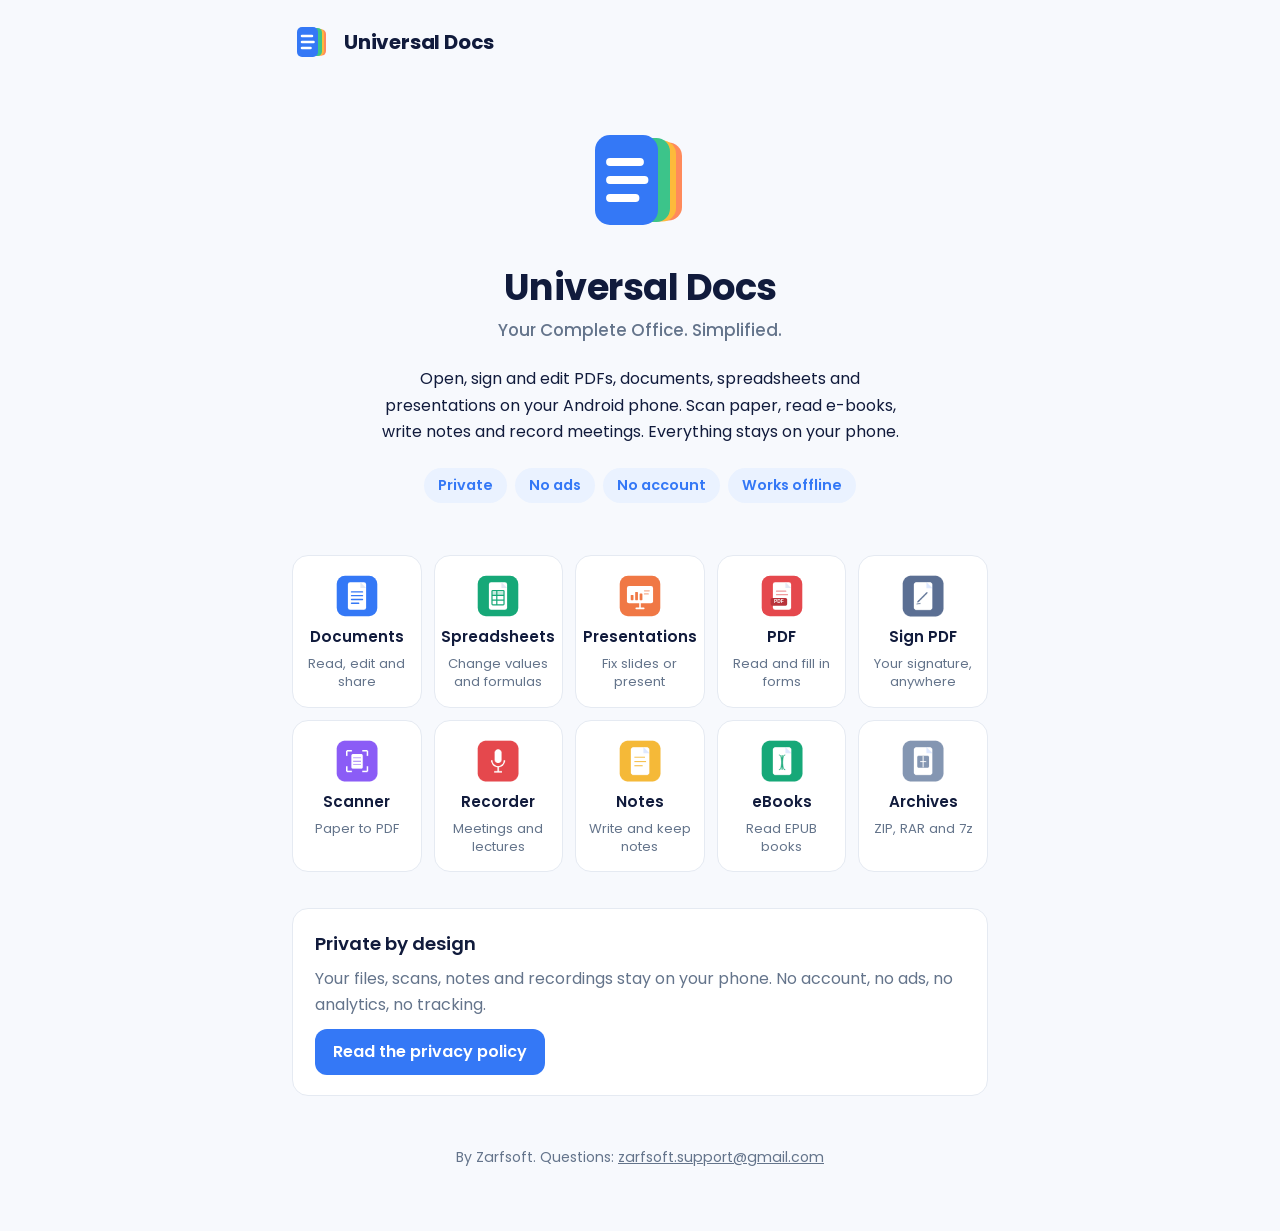
==== index.html @ 41a96c6b "Add files via upload" ====
<!DOCTYPE html>
<html lang="en">
<head>
<meta charset="utf-8">
<meta name="viewport" content="width=device-width, initial-scale=1">
<title>Universal Docs</title>
<meta name="description" content="Open, sign and edit PDFs, documents, spreadsheets and presentations on your Android phone. Everything stays on your phone.">
<link rel="icon" href="assets/logo.svg" type="image/svg+xml">
<link rel="stylesheet" href="assets/site.css">
</head>
<body>
<div class="wrap">
  <header class="top">
    <svg viewBox="0 0 40 40" aria-hidden="true"><rect x="14" y="7.5" width="20" height="26" rx="4.5" fill="#FF8A5B"/><rect x="12" y="6.8" width="20" height="27" rx="4.5" fill="#FDBA3B"/><rect x="10" y="6" width="20" height="28" rx="4.5" fill="#3CC48A"/><rect x="5" y="5" width="21" height="30" rx="5" fill="#3478F6"/><path d="M10 14h10M10 20h11.5M10 26h8.5" stroke="#FFFFFF" stroke-width="2.6" stroke-linecap="round"/></svg>
    <a class="name" href="./">Universal Docs</a>
  </header>

  <main>
    <section class="hero">
      <svg viewBox="0 0 40 40" aria-hidden="true"><rect x="14" y="7.5" width="20" height="26" rx="4.5" fill="#FF8A5B"/><rect x="12" y="6.8" width="20" height="27" rx="4.5" fill="#FDBA3B"/><rect x="10" y="6" width="20" height="28" rx="4.5" fill="#3CC48A"/><rect x="5" y="5" width="21" height="30" rx="5" fill="#3478F6"/><path d="M10 14h10M10 20h11.5M10 26h8.5" stroke="#FFFFFF" stroke-width="2.6" stroke-linecap="round"/></svg>
      <h1>Universal Docs</h1>
      <p class="tag">Your Complete Office. Simplified.</p>
      <p class="lead">Open, sign and edit PDFs, documents, spreadsheets and presentations on your Android phone. Scan paper, read e-books, write notes and record meetings. Everything stays on your phone.</p>
      <ul class="pills"><li>Private</li><li>No ads</li><li>No account</li><li>Works offline</li></ul>
    </section>

    <section class="grid" aria-label="What you can do">
      <div class="card"><img src="assets/icons/documents.svg" alt=""><b>Documents</b><span>Read, edit and share</span></div>
      <div class="card"><img src="assets/icons/spreadsheets.svg" alt=""><b>Spreadsheets</b><span>Change values and formulas</span></div>
      <div class="card"><img src="assets/icons/presentations.svg" alt=""><b>Presentations</b><span>Fix slides or present</span></div>
      <div class="card"><img src="assets/icons/pdf_file.svg" alt=""><b>PDF</b><span>Read and fill in forms</span></div>
      <div class="card"><img src="assets/icons/sign_pdf.png" alt=""><b>Sign PDF</b><span>Your signature, anywhere</span></div>
      <div class="card"><img src="assets/icons/document_scanner.png" alt=""><b>Scanner</b><span>Paper to PDF</span></div>
      <div class="card"><img src="assets/icons/audio_recorder.png" alt=""><b>Recorder</b><span>Meetings and lectures</span></div>
      <div class="card"><img src="assets/icons/notepad.png" alt=""><b>Notes</b><span>Write and keep notes</span></div>
      <div class="card"><img src="assets/icons/ebooks.png" alt=""><b>eBooks</b><span>Read EPUB books</span></div>
      <div class="card"><img src="assets/icons/archives.png" alt=""><b>Archives</b><span>ZIP, RAR and 7z</span></div>
    </section>

    <section class="privacy-box">
      <h2>Private by design</h2>
      <p>Your files, scans, notes and recordings stay on your phone. No account, no ads, no analytics, no tracking.</p>
      <a class="btn" href="privacy/">Read the privacy policy</a>
    </section>
  </main>

  <footer>
    <p>By Zarfsoft. Questions: <a href="mailto:zarfsoft.support@gmail.com">zarfsoft.support@gmail.com</a></p>
  </footer>
</div>
</body>
</html>
---- assets/site.css ----
/* Universal Docs website: same look as the app (Poppins, navy, electric blue, arctic white; light and dark). Fonts are served from this site, nothing is loaded from other servers. */
@font-face { font-family: 'Poppins'; src: url('fonts/Poppins-Regular.woff2') format('woff2'); font-weight: 400; font-display: swap; }
@font-face { font-family: 'Poppins'; src: url('fonts/Poppins-Medium.woff2') format('woff2'); font-weight: 500; font-display: swap; }
@font-face { font-family: 'Poppins'; src: url('fonts/Poppins-SemiBold.woff2') format('woff2'); font-weight: 600; font-display: swap; }
@font-face { font-family: 'Poppins'; src: url('fonts/Poppins-Bold.woff2') format('woff2'); font-weight: 700; font-display: swap; }

:root {
  --bg: #F7F9FD; --surface: #FFFFFF; --line: #E5EAF2;
  --text: #111B3C; --text-2: #64748B; --accent: #3478F6; --accent-soft: #EAF2FF;
  color-scheme: light dark;
}
@media (prefers-color-scheme: dark) {
  :root { --bg: #0B1226; --surface: #131B35; --line: #243052; --text: #E8EDF8; --text-2: #9AA7C4; --accent: #6E95FF; --accent-soft: #1B2A52; }
}
* { box-sizing: border-box; }
body { margin: 0; background: var(--bg); color: var(--text); font: 16px/1.65 'Poppins', system-ui, -apple-system, 'Segoe UI', Roboto, Arial, sans-serif; }
a { color: var(--accent); }
.wrap { max-width: 46rem; margin: 0 auto; padding: 0 20px; }

/* Header */
.top { display: flex; align-items: center; gap: 12px; padding: 22px 0; }
.top svg { width: 40px; height: 40px; flex: none; }
.top .name { font-weight: 700; font-size: 1.25rem; letter-spacing: -.2px; text-decoration: none; color: var(--text); }

/* Home */
.hero { text-align: center; padding: 36px 0 12px; }
.hero svg { width: 120px; height: 120px; }
.hero h1 { margin: 18px 0 0; font-size: 2.3rem; line-height: 1.15; font-weight: 700; letter-spacing: -.5px; }
.hero .tag { margin: 8px 0 0; color: var(--text-2); font-weight: 500; font-size: 1.05rem; }
.hero .lead { margin: 22px auto 0; max-width: 34rem; }
.pills { display: flex; flex-wrap: wrap; justify-content: center; gap: 8px; margin: 22px 0 0; padding: 0; list-style: none; }
.pills li { padding: 6px 14px; border-radius: 999px; background: var(--accent-soft); color: var(--accent); font-weight: 600; font-size: .9rem; }
.grid { display: grid; grid-template-columns: repeat(2, minmax(0, 1fr)); gap: 12px; margin: 40px 0 0; }
@media (min-width: 640px) { .grid { grid-template-columns: repeat(5, minmax(0, 1fr)); } } /* 10 features: 5 rows of 2 on phones, 2 rows of 5 on computers */
.card { display: flex; flex-direction: column; align-items: center; gap: 6px; padding: 18px 10px 16px; text-align: center; background: var(--surface); border: 1px solid var(--line); border-radius: 16px; }
.card img { width: 44px; height: 44px; }
.card b { font-weight: 600; font-size: .95rem; }
.card span { color: var(--text-2); font-size: .82rem; line-height: 1.35; }
.privacy-box { margin: 36px 0 0; padding: 20px 22px; background: var(--surface); border: 1px solid var(--line); border-radius: 16px; }
.privacy-box h2 { margin: 0 0 6px; font-size: 1.15rem; font-weight: 600; }
.privacy-box p { margin: 0 0 10px; color: var(--text-2); }
.btn { display: inline-block; padding: 10px 18px; border-radius: 12px; background: var(--accent); color: #fff; font-weight: 600; text-decoration: none; }
@media (prefers-color-scheme: dark) { .btn { color: #0B1020; } }

/* Policy */
.doc { background: var(--surface); border: 1px solid var(--line); border-radius: 16px; padding: 28px 26px 30px; margin: 4px 0 0; }
.doc h1 { font-size: 1.8rem; line-height: 1.2; margin: 0 0 .25rem; font-weight: 700; letter-spacing: -.3px; }
.doc h2 { font-size: 1.15rem; margin: 2rem 0 .5rem; font-weight: 600; }
.doc .date { color: var(--text-2); margin: 0 0 1.6rem; }
.doc ul { padding-left: 1.25rem; }
.doc li { margin: .35rem 0; }
.doc strong { font-weight: 600; }
.doc .contact { margin-top: 1.6rem; padding: 1rem 1.25rem; border-radius: 12px; background: var(--accent-soft); }
.doc .contact p { margin: .2rem 0; }

footer { color: var(--text-2); font-size: .88rem; text-align: center; padding: 36px 0 48px; }
footer a { color: var(--text-2); }
@media (max-width: 480px) { .hero h1 { font-size: 1.9rem; } .doc { padding: 22px 18px; } }
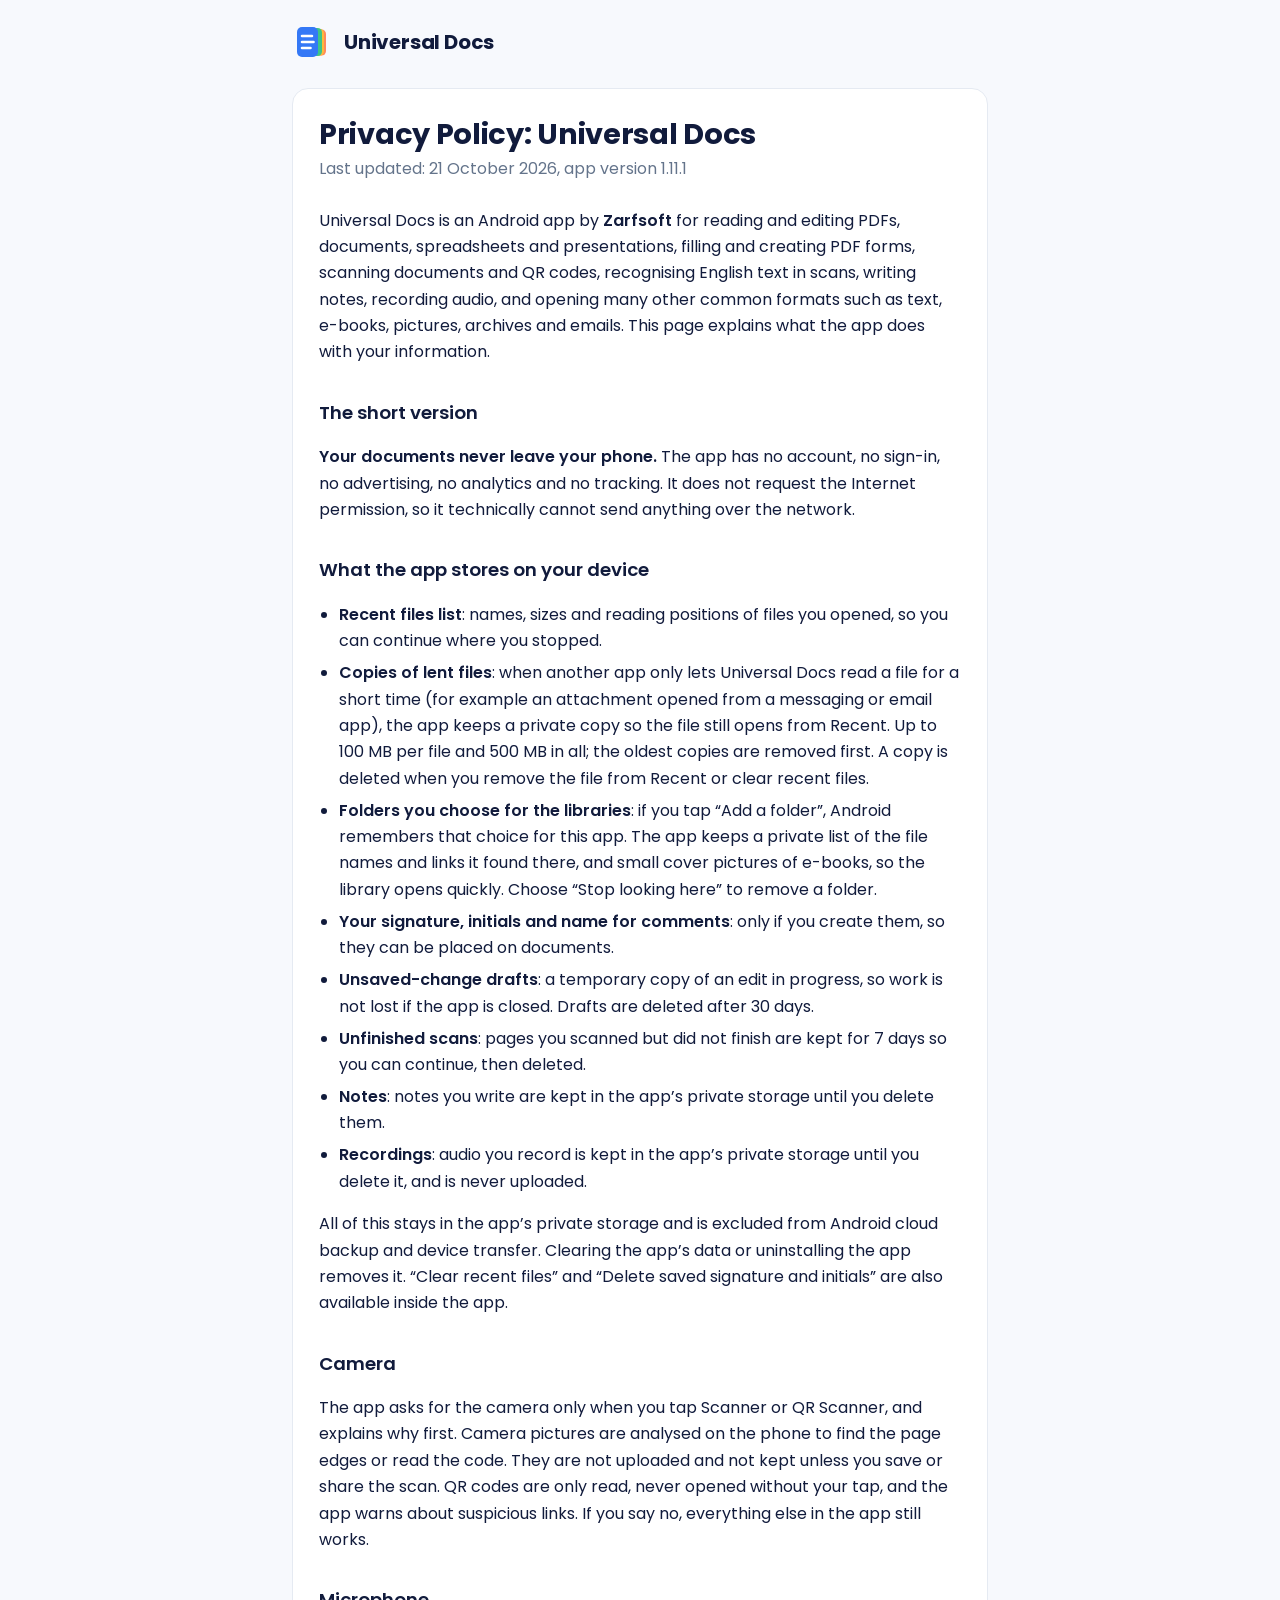
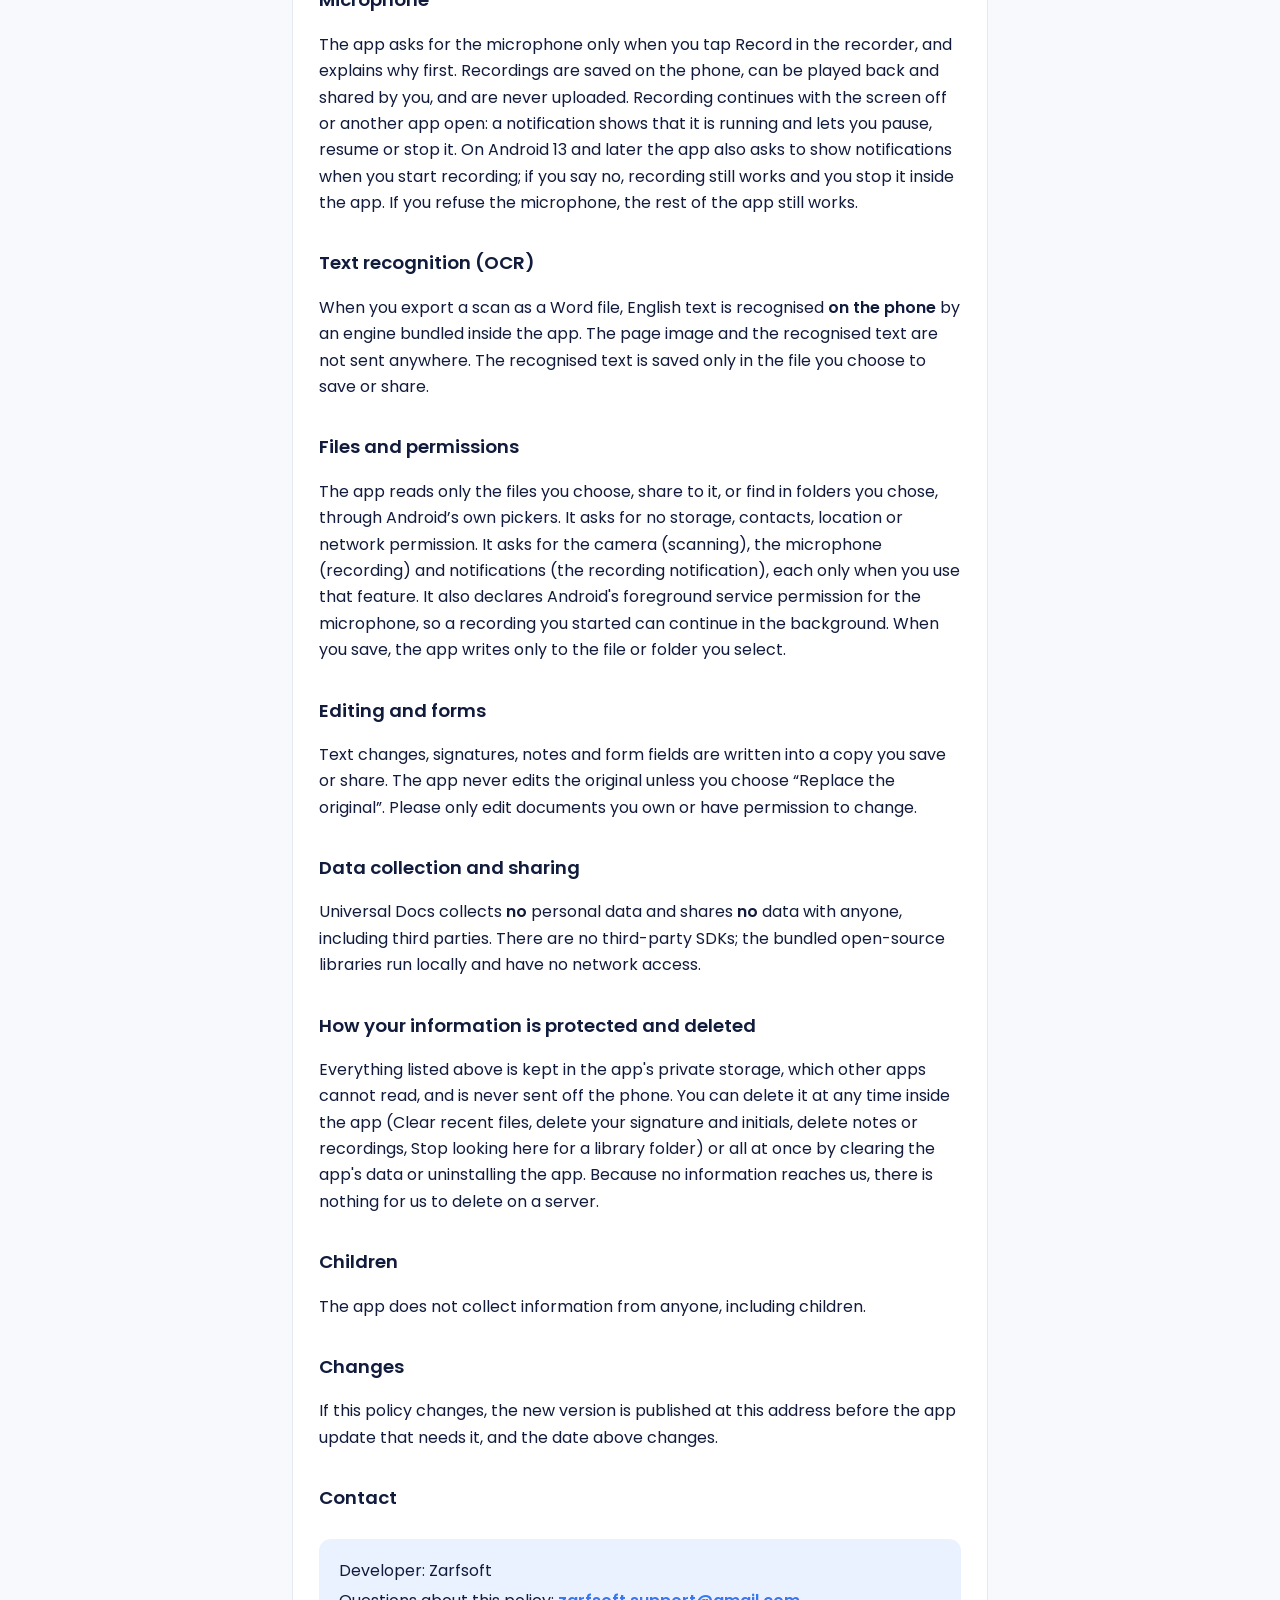
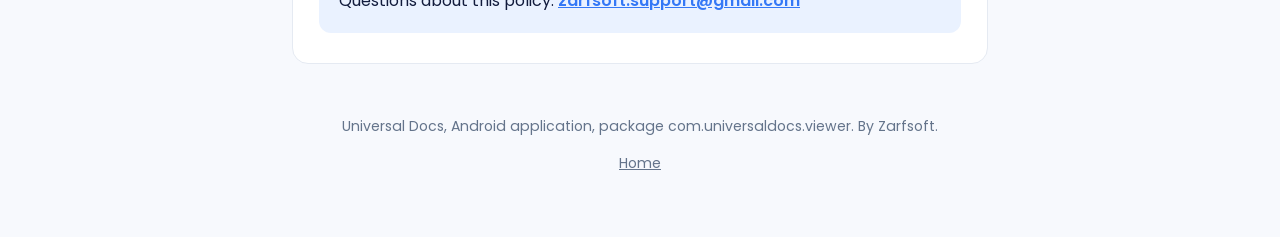
==== commit 50a6acc7: "Add files via upload" ====
--- a/index.html
+++ b/index.html
@@ -1,52 +1,107 @@
-<!DOCTYPE html>
-<html lang="en">
-<head>
-<meta charset="utf-8">
-<meta name="viewport" content="width=device-width, initial-scale=1">
-<title>Universal Docs</title>
-<meta name="description" content="Open, sign and edit PDFs, documents, spreadsheets and presentations on your Android phone. Everything stays on your phone.">
-<link rel="icon" href="assets/logo.svg" type="image/svg+xml">
-<link rel="stylesheet" href="assets/site.css">
-</head>
-<body>
-<div class="wrap">
-  <header class="top">
-    <svg viewBox="0 0 40 40" aria-hidden="true"><rect x="14" y="7.5" width="20" height="26" rx="4.5" fill="#FF8A5B"/><rect x="12" y="6.8" width="20" height="27" rx="4.5" fill="#FDBA3B"/><rect x="10" y="6" width="20" height="28" rx="4.5" fill="#3CC48A"/><rect x="5" y="5" width="21" height="30" rx="5" fill="#3478F6"/><path d="M10 14h10M10 20h11.5M10 26h8.5" stroke="#FFFFFF" stroke-width="2.6" stroke-linecap="round"/></svg>
-    <a class="name" href="./">Universal Docs</a>
-  </header>
-
-  <main>
-    <section class="hero">
-      <svg viewBox="0 0 40 40" aria-hidden="true"><rect x="14" y="7.5" width="20" height="26" rx="4.5" fill="#FF8A5B"/><rect x="12" y="6.8" width="20" height="27" rx="4.5" fill="#FDBA3B"/><rect x="10" y="6" width="20" height="28" rx="4.5" fill="#3CC48A"/><rect x="5" y="5" width="21" height="30" rx="5" fill="#3478F6"/><path d="M10 14h10M10 20h11.5M10 26h8.5" stroke="#FFFFFF" stroke-width="2.6" stroke-linecap="round"/></svg>
-      <h1>Universal Docs</h1>
-      <p class="tag">Your Complete Office. Simplified.</p>
-      <p class="lead">Open, sign and edit PDFs, documents, spreadsheets and presentations on your Android phone. Scan paper, read e-books, write notes and record meetings. Everything stays on your phone.</p>
-      <ul class="pills"><li>Private</li><li>No ads</li><li>No account</li><li>Works offline</li></ul>
-    </section>
-
-    <section class="grid" aria-label="What you can do">
-      <div class="card"><img src="assets/icons/documents.svg" alt=""><b>Documents</b><span>Read, edit and share</span></div>
-      <div class="card"><img src="assets/icons/spreadsheets.svg" alt=""><b>Spreadsheets</b><span>Change values and formulas</span></div>
-      <div class="card"><img src="assets/icons/presentations.svg" alt=""><b>Presentations</b><span>Fix slides or present</span></div>
-      <div class="card"><img src="assets/icons/pdf_file.svg" alt=""><b>PDF</b><span>Read and fill in forms</span></div>
-      <div class="card"><img src="assets/icons/sign_pdf.png" alt=""><b>Sign PDF</b><span>Your signature, anywhere</span></div>
-      <div class="card"><img src="assets/icons/document_scanner.png" alt=""><b>Scanner</b><span>Paper to PDF</span></div>
-      <div class="card"><img src="assets/icons/audio_recorder.png" alt=""><b>Recorder</b><span>Meetings and lectures</span></div>
-      <div class="card"><img src="assets/icons/notepad.png" alt=""><b>Notes</b><span>Write and keep notes</span></div>
-      <div class="card"><img src="assets/icons/ebooks.png" alt=""><b>eBooks</b><span>Read EPUB books</span></div>
-      <div class="card"><img src="assets/icons/archives.png" alt=""><b>Archives</b><span>ZIP, RAR and 7z</span></div>
-    </section>
-
-    <section class="privacy-box">
-      <h2>Private by design</h2>
-      <p>Your files, scans, notes and recordings stay on your phone. No account, no ads, no analytics, no tracking.</p>
-      <a class="btn" href="privacy/">Read the privacy policy</a>
-    </section>
-  </main>
-
-  <footer>
-    <p>By Zarfsoft. Questions: <a href="mailto:zarfsoft.support@gmail.com">zarfsoft.support@gmail.com</a></p>
-  </footer>
-</div>
-</body>
-</html>
+<!DOCTYPE html>
+<html lang="en">
+<head>
+<meta charset="utf-8">
+<meta name="viewport" content="width=device-width, initial-scale=1">
+<title>Privacy Policy: Universal Docs</title>
+<link rel="icon" href="../assets/logo.svg" type="image/svg+xml">
+<link rel="stylesheet" href="../assets/site.css">
+</head>
+<body>
+<div class="wrap">
+  <header class="top">
+    <svg viewBox="0 0 40 40" aria-hidden="true"><rect x="14" y="7.5" width="20" height="26" rx="4.5" fill="#FF8A5B"/><rect x="12" y="6.8" width="20" height="27" rx="4.5" fill="#FDBA3B"/><rect x="10" y="6" width="20" height="28" rx="4.5" fill="#3CC48A"/><rect x="5" y="5" width="21" height="30" rx="5" fill="#3478F6"/><path d="M10 14h10M10 20h11.5M10 26h8.5" stroke="#FFFFFF" stroke-width="2.6" stroke-linecap="round"/></svg>
+    <a class="name" href="../">Universal Docs</a>
+  </header>
+  <main class="doc">
+<h1>Privacy Policy: Universal Docs</h1>
+<p class="date">Last updated: 21 October 2026, app version 1.11.1</p>
+
+<p>Universal Docs is an Android app by <strong>Zarfsoft</strong> for reading and editing PDFs, documents, spreadsheets and
+presentations, filling and creating PDF forms, scanning documents and QR codes, recognising English text in scans,
+writing notes, recording audio, and opening many other common formats such as text, e-books, pictures, archives and emails.
+This page explains what the app does with your information.</p>
+
+<h2>The short version</h2>
+<p><strong>Your documents never leave your phone.</strong> The app has no account, no sign-in, no advertising,
+no analytics and no tracking. It does not request the Internet permission, so it technically cannot send
+anything over the network.</p>
+
+<h2>What the app stores on your device</h2>
+<ul>
+  <li><strong>Recent files list</strong>: names, sizes and reading positions of files you opened, so you can continue where you stopped.</li>
+  <li><strong>Copies of lent files</strong>: when another app only lets Universal Docs read a file for a short time (for example an
+      attachment opened from a messaging or email app), the app keeps a private copy so the file still opens from Recent.
+      Up to 100 MB per file and 500 MB in all; the oldest copies are removed first. A copy is deleted when you remove the
+      file from Recent or clear recent files.</li>
+  <li><strong>Folders you choose for the libraries</strong>: if you tap “Add a folder”, Android remembers that choice for this app.
+      The app keeps a private list of the file names and links it found there, and small cover pictures of e-books, so the library
+      opens quickly. Choose “Stop looking here” to remove a folder.</li>
+  <li><strong>Your signature, initials and name for comments</strong>: only if you create them, so they can be placed on documents.</li>
+  <li><strong>Unsaved-change drafts</strong>: a temporary copy of an edit in progress, so work is not lost if the app is closed.
+      Drafts are deleted after 30 days.</li>
+  <li><strong>Unfinished scans</strong>: pages you scanned but did not finish are kept for 7 days so you can continue, then deleted.</li>
+  <li><strong>Notes</strong>: notes you write are kept in the app’s private storage until you delete them.</li>
+  <li><strong>Recordings</strong>: audio you record is kept in the app’s private storage until you delete it, and is never uploaded.</li>
+</ul>
+<p>All of this stays in the app’s private storage and is excluded from Android cloud backup and device transfer.
+Clearing the app’s data or uninstalling the app removes it. “Clear recent files” and “Delete saved signature and initials” are also
+available inside the app.</p>
+
+<h2>Camera</h2>
+<p>The app asks for the camera only when you tap Scanner or QR Scanner, and explains why first.
+Camera pictures are analysed on the phone to find the page edges or read the code. They are not uploaded and not kept
+unless you save or share the scan. QR codes are only read, never opened without your tap, and the app warns about
+suspicious links. If you say no, everything else in the app still works.</p>
+
+<h2>Microphone</h2>
+<p>The app asks for the microphone only when you tap Record in the recorder, and explains why first. Recordings are saved on the phone,
+can be played back and shared by you, and are never uploaded. Recording continues with the screen off or another app open: a notification
+shows that it is running and lets you pause, resume or stop it. On Android 13 and later the app also asks to show notifications
+when you start recording; if you say no, recording still works and you stop it inside the app. If you refuse the microphone,
+the rest of the app still works.</p>
+
+<h2>Text recognition (OCR)</h2>
+<p>When you export a scan as a Word file, English text is recognised <strong>on the phone</strong> by an engine
+bundled inside the app. The page image and the recognised text are not sent anywhere. The recognised text is saved only
+in the file you choose to save or share.</p>
+
+<h2>Files and permissions</h2>
+<p>The app reads only the files you choose, share to it, or find in folders you chose, through Android’s own pickers.
+It asks for no storage, contacts, location or network permission. It asks for the camera (scanning), the microphone (recording) and
+notifications (the recording notification), each only when you use that feature. It also declares Android's foreground service permission
+for the microphone, so a recording you started can continue in the background. When you save, the app writes only to the file or folder you select.</p>
+
+<h2>Editing and forms</h2>
+<p>Text changes, signatures, notes and form fields are written into a copy you save or share. The app never edits the
+original unless you choose “Replace the original”. Please only edit documents you own or have permission to change.</p>
+
+<h2>Data collection and sharing</h2>
+<p>Universal Docs collects <strong>no</strong> personal data and shares <strong>no</strong> data with anyone, including
+third parties. There are no third-party SDKs; the bundled open-source libraries run locally and have no network access.</p>
+
+<h2>How your information is protected and deleted</h2>
+<p>Everything listed above is kept in the app's private storage, which other apps cannot read, and is never sent off the phone.
+You can delete it at any time inside the app (Clear recent files, delete your signature and initials, delete notes or recordings,
+Stop looking here for a library folder) or all at once by clearing the app's data or uninstalling the app. Because no information
+reaches us, there is nothing for us to delete on a server.</p>
+
+<h2>Children</h2>
+<p>The app does not collect information from anyone, including children.</p>
+
+<h2>Changes</h2>
+<p>If this policy changes, the new version is published at this address before the app update that needs it, and the date above changes.</p>
+
+<h2>Contact</h2>
+<div class="contact">
+  <p>Developer: Zarfsoft</p>
+  <p>Questions about this policy: <a href="mailto:zarfsoft.support@gmail.com"><strong>zarfsoft.support@gmail.com</strong></a></p>
+</div>
+  </main>
+  <footer>
+    <p>Universal Docs, Android application, package com.universaldocs.viewer. By Zarfsoft.</p>
+    <p><a href="../">Home</a></p>
+  </footer>
+</div>
+</body>
+</html>
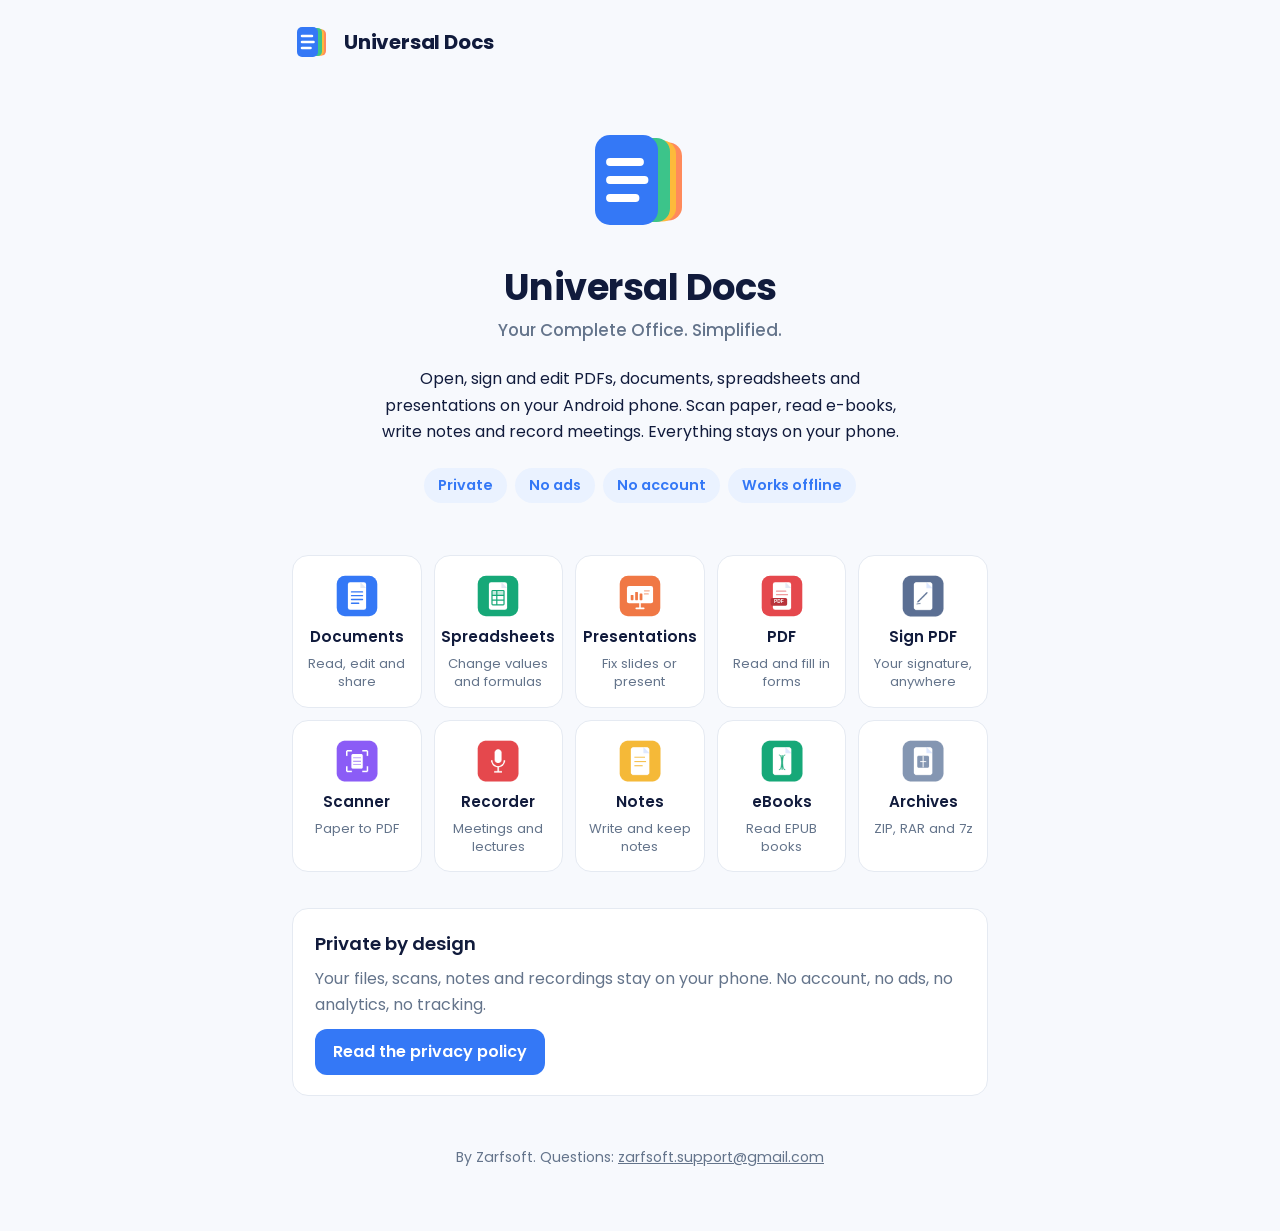
==== commit c24fb9be: "Add files via upload" ====
--- a/index.html
+++ b/index.html
@@ -1,107 +1,52 @@
-<!DOCTYPE html>
-<html lang="en">
-<head>
-<meta charset="utf-8">
-<meta name="viewport" content="width=device-width, initial-scale=1">
-<title>Privacy Policy: Universal Docs</title>
-<link rel="icon" href="../assets/logo.svg" type="image/svg+xml">
-<link rel="stylesheet" href="../assets/site.css">
-</head>
-<body>
-<div class="wrap">
-  <header class="top">
-    <svg viewBox="0 0 40 40" aria-hidden="true"><rect x="14" y="7.5" width="20" height="26" rx="4.5" fill="#FF8A5B"/><rect x="12" y="6.8" width="20" height="27" rx="4.5" fill="#FDBA3B"/><rect x="10" y="6" width="20" height="28" rx="4.5" fill="#3CC48A"/><rect x="5" y="5" width="21" height="30" rx="5" fill="#3478F6"/><path d="M10 14h10M10 20h11.5M10 26h8.5" stroke="#FFFFFF" stroke-width="2.6" stroke-linecap="round"/></svg>
-    <a class="name" href="../">Universal Docs</a>
-  </header>
-  <main class="doc">
-<h1>Privacy Policy: Universal Docs</h1>
-<p class="date">Last updated: 21 October 2026, app version 1.11.1</p>
-
-<p>Universal Docs is an Android app by <strong>Zarfsoft</strong> for reading and editing PDFs, documents, spreadsheets and
-presentations, filling and creating PDF forms, scanning documents and QR codes, recognising English text in scans,
-writing notes, recording audio, and opening many other common formats such as text, e-books, pictures, archives and emails.
-This page explains what the app does with your information.</p>
-
-<h2>The short version</h2>
-<p><strong>Your documents never leave your phone.</strong> The app has no account, no sign-in, no advertising,
-no analytics and no tracking. It does not request the Internet permission, so it technically cannot send
-anything over the network.</p>
-
-<h2>What the app stores on your device</h2>
-<ul>
-  <li><strong>Recent files list</strong>: names, sizes and reading positions of files you opened, so you can continue where you stopped.</li>
-  <li><strong>Copies of lent files</strong>: when another app only lets Universal Docs read a file for a short time (for example an
-      attachment opened from a messaging or email app), the app keeps a private copy so the file still opens from Recent.
-      Up to 100 MB per file and 500 MB in all; the oldest copies are removed first. A copy is deleted when you remove the
-      file from Recent or clear recent files.</li>
-  <li><strong>Folders you choose for the libraries</strong>: if you tap “Add a folder”, Android remembers that choice for this app.
-      The app keeps a private list of the file names and links it found there, and small cover pictures of e-books, so the library
-      opens quickly. Choose “Stop looking here” to remove a folder.</li>
-  <li><strong>Your signature, initials and name for comments</strong>: only if you create them, so they can be placed on documents.</li>
-  <li><strong>Unsaved-change drafts</strong>: a temporary copy of an edit in progress, so work is not lost if the app is closed.
-      Drafts are deleted after 30 days.</li>
-  <li><strong>Unfinished scans</strong>: pages you scanned but did not finish are kept for 7 days so you can continue, then deleted.</li>
-  <li><strong>Notes</strong>: notes you write are kept in the app’s private storage until you delete them.</li>
-  <li><strong>Recordings</strong>: audio you record is kept in the app’s private storage until you delete it, and is never uploaded.</li>
-</ul>
-<p>All of this stays in the app’s private storage and is excluded from Android cloud backup and device transfer.
-Clearing the app’s data or uninstalling the app removes it. “Clear recent files” and “Delete saved signature and initials” are also
-available inside the app.</p>
-
-<h2>Camera</h2>
-<p>The app asks for the camera only when you tap Scanner or QR Scanner, and explains why first.
-Camera pictures are analysed on the phone to find the page edges or read the code. They are not uploaded and not kept
-unless you save or share the scan. QR codes are only read, never opened without your tap, and the app warns about
-suspicious links. If you say no, everything else in the app still works.</p>
-
-<h2>Microphone</h2>
-<p>The app asks for the microphone only when you tap Record in the recorder, and explains why first. Recordings are saved on the phone,
-can be played back and shared by you, and are never uploaded. Recording continues with the screen off or another app open: a notification
-shows that it is running and lets you pause, resume or stop it. On Android 13 and later the app also asks to show notifications
-when you start recording; if you say no, recording still works and you stop it inside the app. If you refuse the microphone,
-the rest of the app still works.</p>
-
-<h2>Text recognition (OCR)</h2>
-<p>When you export a scan as a Word file, English text is recognised <strong>on the phone</strong> by an engine
-bundled inside the app. The page image and the recognised text are not sent anywhere. The recognised text is saved only
-in the file you choose to save or share.</p>
-
-<h2>Files and permissions</h2>
-<p>The app reads only the files you choose, share to it, or find in folders you chose, through Android’s own pickers.
-It asks for no storage, contacts, location or network permission. It asks for the camera (scanning), the microphone (recording) and
-notifications (the recording notification), each only when you use that feature. It also declares Android's foreground service permission
-for the microphone, so a recording you started can continue in the background. When you save, the app writes only to the file or folder you select.</p>
-
-<h2>Editing and forms</h2>
-<p>Text changes, signatures, notes and form fields are written into a copy you save or share. The app never edits the
-original unless you choose “Replace the original”. Please only edit documents you own or have permission to change.</p>
-
-<h2>Data collection and sharing</h2>
-<p>Universal Docs collects <strong>no</strong> personal data and shares <strong>no</strong> data with anyone, including
-third parties. There are no third-party SDKs; the bundled open-source libraries run locally and have no network access.</p>
-
-<h2>How your information is protected and deleted</h2>
-<p>Everything listed above is kept in the app's private storage, which other apps cannot read, and is never sent off the phone.
-You can delete it at any time inside the app (Clear recent files, delete your signature and initials, delete notes or recordings,
-Stop looking here for a library folder) or all at once by clearing the app's data or uninstalling the app. Because no information
-reaches us, there is nothing for us to delete on a server.</p>
-
-<h2>Children</h2>
-<p>The app does not collect information from anyone, including children.</p>
-
-<h2>Changes</h2>
-<p>If this policy changes, the new version is published at this address before the app update that needs it, and the date above changes.</p>
-
-<h2>Contact</h2>
-<div class="contact">
-  <p>Developer: Zarfsoft</p>
-  <p>Questions about this policy: <a href="mailto:zarfsoft.support@gmail.com"><strong>zarfsoft.support@gmail.com</strong></a></p>
-</div>
-  </main>
-  <footer>
-    <p>Universal Docs, Android application, package com.universaldocs.viewer. By Zarfsoft.</p>
-    <p><a href="../">Home</a></p>
-  </footer>
-</div>
-</body>
-</html>
+<!DOCTYPE html>
+<html lang="en">
+<head>
+<meta charset="utf-8">
+<meta name="viewport" content="width=device-width, initial-scale=1">
+<title>Universal Docs</title>
+<meta name="description" content="Open, sign and edit PDFs, documents, spreadsheets and presentations on your Android phone. Everything stays on your phone.">
+<link rel="icon" href="assets/logo.svg" type="image/svg+xml">
+<link rel="stylesheet" href="assets/site.css">
+</head>
+<body>
+<div class="wrap">
+  <header class="top">
+    <svg viewBox="0 0 40 40" aria-hidden="true"><rect x="14" y="7.5" width="20" height="26" rx="4.5" fill="#FF8A5B"/><rect x="12" y="6.8" width="20" height="27" rx="4.5" fill="#FDBA3B"/><rect x="10" y="6" width="20" height="28" rx="4.5" fill="#3CC48A"/><rect x="5" y="5" width="21" height="30" rx="5" fill="#3478F6"/><path d="M10 14h10M10 20h11.5M10 26h8.5" stroke="#FFFFFF" stroke-width="2.6" stroke-linecap="round"/></svg>
+    <a class="name" href="./">Universal Docs</a>
+  </header>
+
+  <main>
+    <section class="hero">
+      <svg viewBox="0 0 40 40" aria-hidden="true"><rect x="14" y="7.5" width="20" height="26" rx="4.5" fill="#FF8A5B"/><rect x="12" y="6.8" width="20" height="27" rx="4.5" fill="#FDBA3B"/><rect x="10" y="6" width="20" height="28" rx="4.5" fill="#3CC48A"/><rect x="5" y="5" width="21" height="30" rx="5" fill="#3478F6"/><path d="M10 14h10M10 20h11.5M10 26h8.5" stroke="#FFFFFF" stroke-width="2.6" stroke-linecap="round"/></svg>
+      <h1>Universal Docs</h1>
+      <p class="tag">Your Complete Office. Simplified.</p>
+      <p class="lead">Open, sign and edit PDFs, documents, spreadsheets and presentations on your Android phone. Scan paper, read e-books, write notes and record meetings. Everything stays on your phone.</p>
+      <ul class="pills"><li>Private</li><li>No ads</li><li>No account</li><li>Works offline</li></ul>
+    </section>
+
+    <section class="grid" aria-label="What you can do">
+      <div class="card"><img src="assets/icons/documents.svg" alt=""><b>Documents</b><span>Read, edit and share</span></div>
+      <div class="card"><img src="assets/icons/spreadsheets.svg" alt=""><b>Spreadsheets</b><span>Change values and formulas</span></div>
+      <div class="card"><img src="assets/icons/presentations.svg" alt=""><b>Presentations</b><span>Fix slides or present</span></div>
+      <div class="card"><img src="assets/icons/pdf_file.svg" alt=""><b>PDF</b><span>Read and fill in forms</span></div>
+      <div class="card"><img src="assets/icons/sign_pdf.png" alt=""><b>Sign PDF</b><span>Your signature, anywhere</span></div>
+      <div class="card"><img src="assets/icons/document_scanner.png" alt=""><b>Scanner</b><span>Paper to PDF</span></div>
+      <div class="card"><img src="assets/icons/audio_recorder.png" alt=""><b>Recorder</b><span>Meetings and lectures</span></div>
+      <div class="card"><img src="assets/icons/notepad.png" alt=""><b>Notes</b><span>Write and keep notes</span></div>
+      <div class="card"><img src="assets/icons/ebooks.png" alt=""><b>eBooks</b><span>Read EPUB books</span></div>
+      <div class="card"><img src="assets/icons/archives.png" alt=""><b>Archives</b><span>ZIP, RAR and 7z</span></div>
+    </section>
+
+    <section class="privacy-box">
+      <h2>Private by design</h2>
+      <p>Your files, scans, notes and recordings stay on your phone. No account, no ads, no analytics, no tracking.</p>
+      <a class="btn" href="privacy/">Read the privacy policy</a>
+    </section>
+  </main>
+
+  <footer>
+    <p>By Zarfsoft. Questions: <a href="mailto:zarfsoft.support@gmail.com">zarfsoft.support@gmail.com</a></p>
+  </footer>
+</div>
+</body>
+</html>
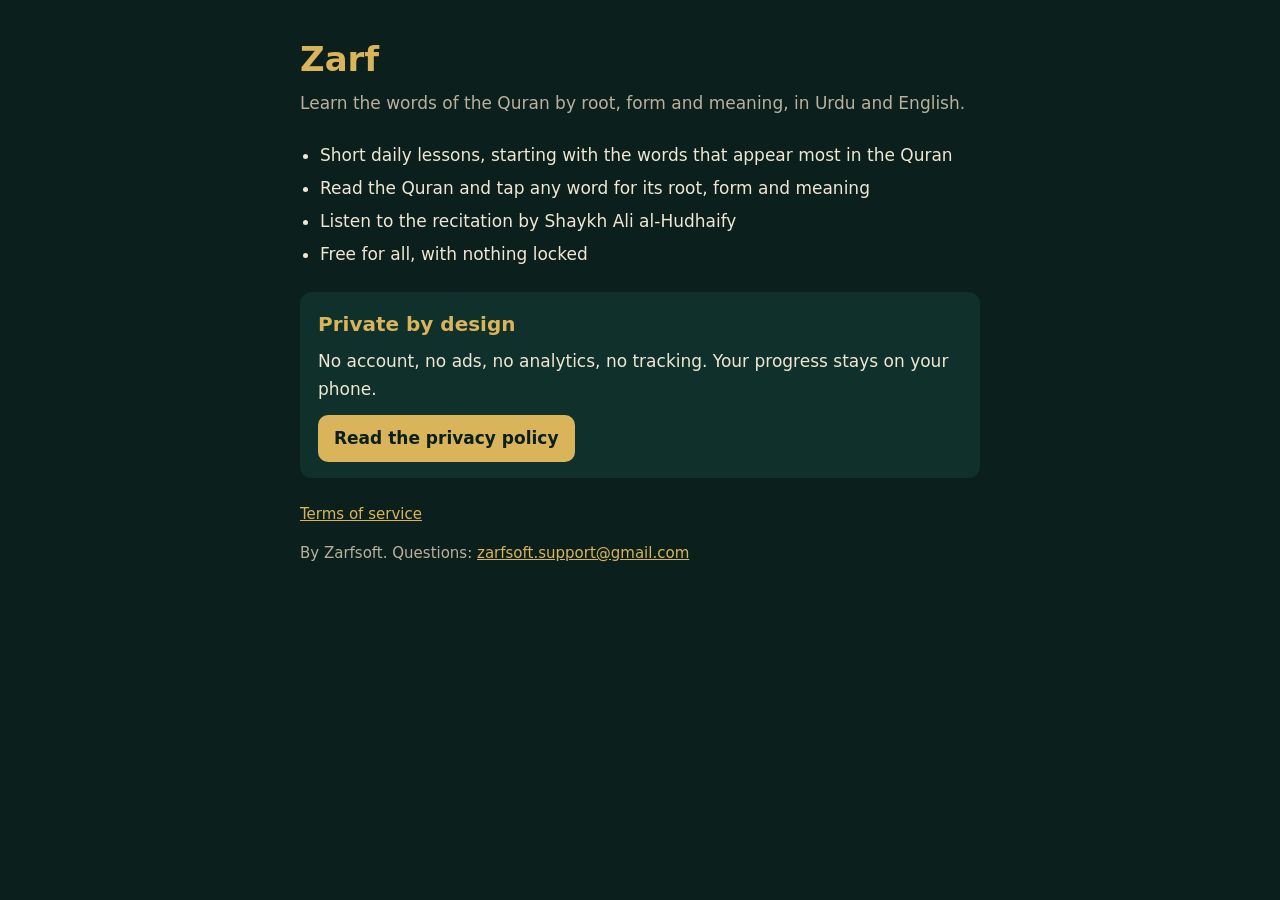
==== commit e4ae4520: "Add Terms of Service link" ====
--- a/index.html
+++ b/index.html
@@ -1,52 +1,45 @@
-<!DOCTYPE html>
-<html lang="en">
-<head>
-<meta charset="utf-8">
-<meta name="viewport" content="width=device-width, initial-scale=1">
-<title>Universal Docs</title>
-<meta name="description" content="Open, sign and edit PDFs, documents, spreadsheets and presentations on your Android phone. Everything stays on your phone.">
-<link rel="icon" href="assets/logo.svg" type="image/svg+xml">
-<link rel="stylesheet" href="assets/site.css">
-</head>
-<body>
-<div class="wrap">
-  <header class="top">
-    <svg viewBox="0 0 40 40" aria-hidden="true"><rect x="14" y="7.5" width="20" height="26" rx="4.5" fill="#FF8A5B"/><rect x="12" y="6.8" width="20" height="27" rx="4.5" fill="#FDBA3B"/><rect x="10" y="6" width="20" height="28" rx="4.5" fill="#3CC48A"/><rect x="5" y="5" width="21" height="30" rx="5" fill="#3478F6"/><path d="M10 14h10M10 20h11.5M10 26h8.5" stroke="#FFFFFF" stroke-width="2.6" stroke-linecap="round"/></svg>
-    <a class="name" href="./">Universal Docs</a>
-  </header>
-
-  <main>
-    <section class="hero">
-      <svg viewBox="0 0 40 40" aria-hidden="true"><rect x="14" y="7.5" width="20" height="26" rx="4.5" fill="#FF8A5B"/><rect x="12" y="6.8" width="20" height="27" rx="4.5" fill="#FDBA3B"/><rect x="10" y="6" width="20" height="28" rx="4.5" fill="#3CC48A"/><rect x="5" y="5" width="21" height="30" rx="5" fill="#3478F6"/><path d="M10 14h10M10 20h11.5M10 26h8.5" stroke="#FFFFFF" stroke-width="2.6" stroke-linecap="round"/></svg>
-      <h1>Universal Docs</h1>
-      <p class="tag">Your Complete Office. Simplified.</p>
-      <p class="lead">Open, sign and edit PDFs, documents, spreadsheets and presentations on your Android phone. Scan paper, read e-books, write notes and record meetings. Everything stays on your phone.</p>
-      <ul class="pills"><li>Private</li><li>No ads</li><li>No account</li><li>Works offline</li></ul>
-    </section>
-
-    <section class="grid" aria-label="What you can do">
-      <div class="card"><img src="assets/icons/documents.svg" alt=""><b>Documents</b><span>Read, edit and share</span></div>
-      <div class="card"><img src="assets/icons/spreadsheets.svg" alt=""><b>Spreadsheets</b><span>Change values and formulas</span></div>
-      <div class="card"><img src="assets/icons/presentations.svg" alt=""><b>Presentations</b><span>Fix slides or present</span></div>
-      <div class="card"><img src="assets/icons/pdf_file.svg" alt=""><b>PDF</b><span>Read and fill in forms</span></div>
-      <div class="card"><img src="assets/icons/sign_pdf.png" alt=""><b>Sign PDF</b><span>Your signature, anywhere</span></div>
-      <div class="card"><img src="assets/icons/document_scanner.png" alt=""><b>Scanner</b><span>Paper to PDF</span></div>
-      <div class="card"><img src="assets/icons/audio_recorder.png" alt=""><b>Recorder</b><span>Meetings and lectures</span></div>
-      <div class="card"><img src="assets/icons/notepad.png" alt=""><b>Notes</b><span>Write and keep notes</span></div>
-      <div class="card"><img src="assets/icons/ebooks.png" alt=""><b>eBooks</b><span>Read EPUB books</span></div>
-      <div class="card"><img src="assets/icons/archives.png" alt=""><b>Archives</b><span>ZIP, RAR and 7z</span></div>
-    </section>
-
-    <section class="privacy-box">
-      <h2>Private by design</h2>
-      <p>Your files, scans, notes and recordings stay on your phone. No account, no ads, no analytics, no tracking.</p>
-      <a class="btn" href="privacy/">Read the privacy policy</a>
-    </section>
-  </main>
-
-  <footer>
-    <p>By Zarfsoft. Questions: <a href="mailto:zarfsoft.support@gmail.com">zarfsoft.support@gmail.com</a></p>
-  </footer>
-</div>
-</body>
-</html>
+<!DOCTYPE html>
+<html lang="en">
+<head>
+<meta charset="utf-8">
+<meta name="viewport" content="width=device-width, initial-scale=1">
+<title>Zarf</title>
+<meta name="description" content="Learn the words of the Quran by root, form and meaning, in Urdu and English. Free, with no account, no ads and no tracking.">
+<style>
+body { margin: 0; padding: 32px 16px 48px; background: #0b1f1c; color: #efe7d4;
+  font: 17px/1.6 system-ui, -apple-system, "Segoe UI", Roboto, sans-serif; }
+main { max-width: 680px; margin: 0 auto; }
+h1 { color: #d9b45a; font-size: 34px; font-weight: 600; margin: 0 0 4px; }
+.tag { color: #b9b19e; margin: 0 0 24px; }
+ul { padding-left: 20px; margin: 0 0 24px; }
+li { margin: 0 0 6px; }
+.box { background: #10302b; border-radius: 12px; padding: 16px 18px; margin: 0 0 24px; }
+.box h2 { color: #d9b45a; font-size: 20px; font-weight: 600; margin: 0 0 8px; }
+.box p { margin: 0 0 12px; }
+a { color: #d9b45a; }
+.btn { display: inline-block; padding: 10px 16px; border-radius: 10px; background: #d9b45a; color: #0b1f1c; text-decoration: none; font-weight: 600; }
+footer { color: #b9b19e; font-size: 15px; }
+</style>
+</head>
+<body>
+<main>
+  <h1>Zarf</h1>
+  <p class="tag">Learn the words of the Quran by root, form and meaning, in Urdu and English.</p>
+  <ul>
+    <li>Short daily lessons, starting with the words that appear most in the Quran</li>
+    <li>Read the Quran and tap any word for its root, form and meaning</li>
+    <li>Listen to the recitation by Shaykh Ali al-Hudhaify</li>
+    <li>Free for all, with nothing locked</li>
+  </ul>
+  <section class="box">
+    <h2>Private by design</h2>
+    <p>No account, no ads, no analytics, no tracking. Your progress stays on your phone.</p>
+    <a class="btn" href="privacy/">Read the privacy policy</a>
+  </section>
+  <footer>
+    <p><a href="terms/">Terms of service</a></p>
+    <p>By Zarfsoft. Questions: <a href="mailto:zarfsoft.support@gmail.com">zarfsoft.support@gmail.com</a></p>
+  </footer>
+</main>
+</body>
+</html>
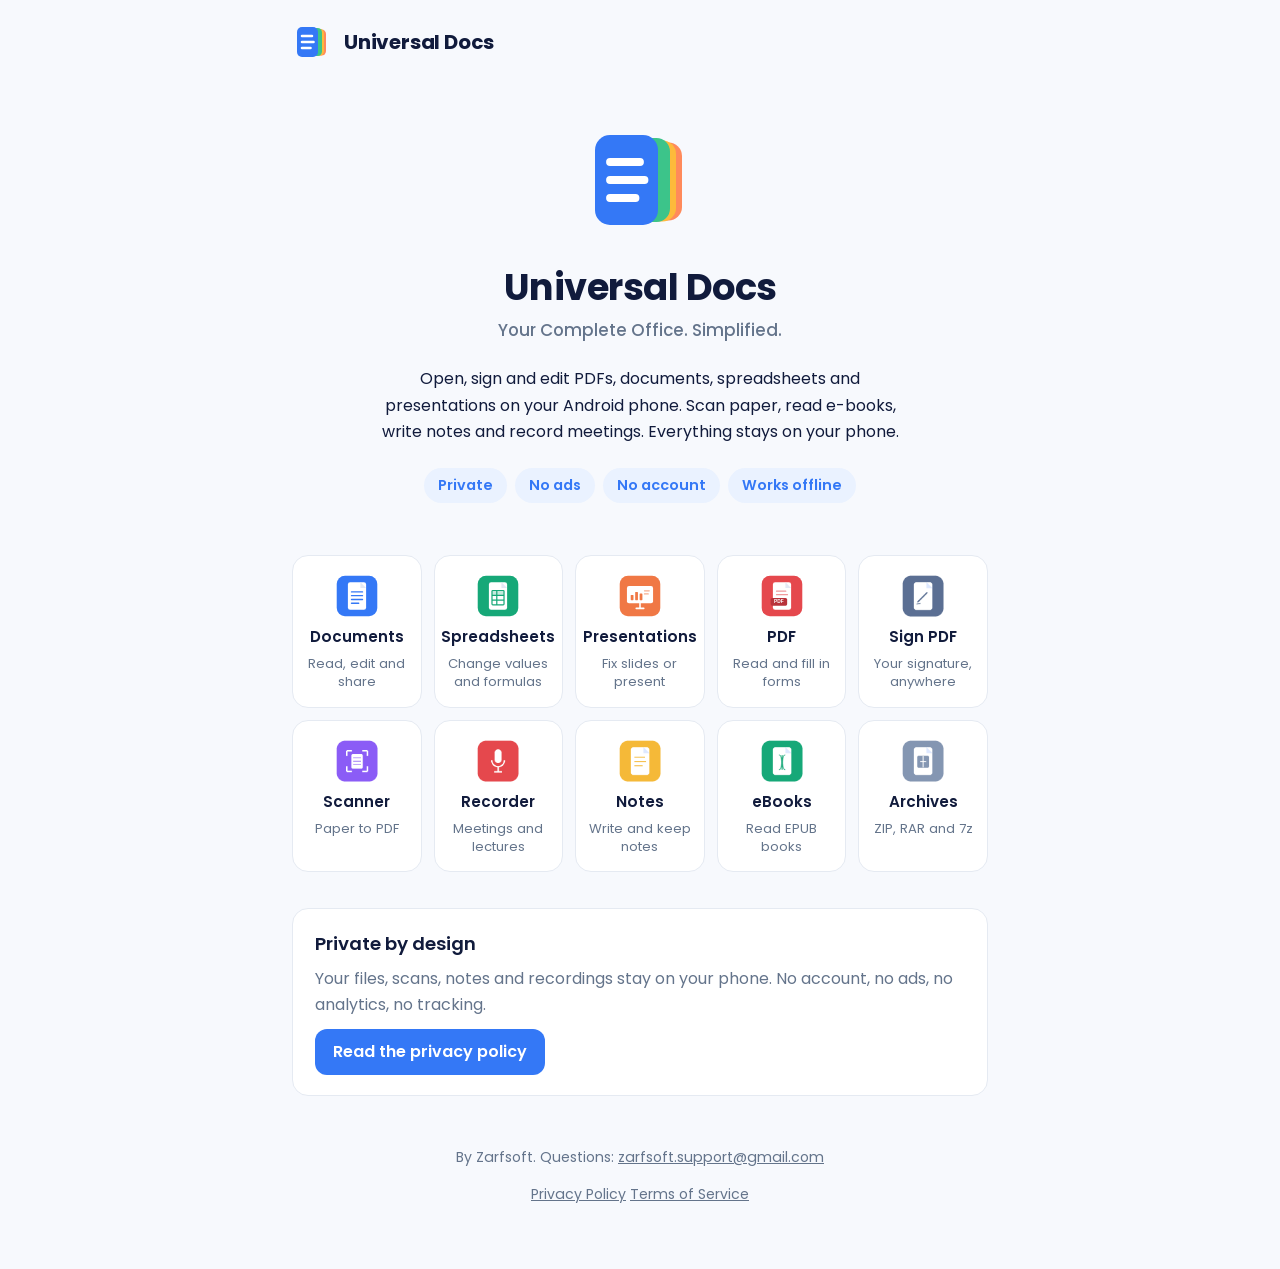
==== commit 032cbf62: "Restore Universal Docs home page" ====
--- a/index.html
+++ b/index.html
@@ -1,45 +1,53 @@
-<!DOCTYPE html>
-<html lang="en">
-<head>
-<meta charset="utf-8">
-<meta name="viewport" content="width=device-width, initial-scale=1">
-<title>Zarf</title>
-<meta name="description" content="Learn the words of the Quran by root, form and meaning, in Urdu and English. Free, with no account, no ads and no tracking.">
-<style>
-body { margin: 0; padding: 32px 16px 48px; background: #0b1f1c; color: #efe7d4;
-  font: 17px/1.6 system-ui, -apple-system, "Segoe UI", Roboto, sans-serif; }
-main { max-width: 680px; margin: 0 auto; }
-h1 { color: #d9b45a; font-size: 34px; font-weight: 600; margin: 0 0 4px; }
-.tag { color: #b9b19e; margin: 0 0 24px; }
-ul { padding-left: 20px; margin: 0 0 24px; }
-li { margin: 0 0 6px; }
-.box { background: #10302b; border-radius: 12px; padding: 16px 18px; margin: 0 0 24px; }
-.box h2 { color: #d9b45a; font-size: 20px; font-weight: 600; margin: 0 0 8px; }
-.box p { margin: 0 0 12px; }
-a { color: #d9b45a; }
-.btn { display: inline-block; padding: 10px 16px; border-radius: 10px; background: #d9b45a; color: #0b1f1c; text-decoration: none; font-weight: 600; }
-footer { color: #b9b19e; font-size: 15px; }
-</style>
-</head>
-<body>
-<main>
-  <h1>Zarf</h1>
-  <p class="tag">Learn the words of the Quran by root, form and meaning, in Urdu and English.</p>
-  <ul>
-    <li>Short daily lessons, starting with the words that appear most in the Quran</li>
-    <li>Read the Quran and tap any word for its root, form and meaning</li>
-    <li>Listen to the recitation by Shaykh Ali al-Hudhaify</li>
-    <li>Free for all, with nothing locked</li>
-  </ul>
-  <section class="box">
-    <h2>Private by design</h2>
-    <p>No account, no ads, no analytics, no tracking. Your progress stays on your phone.</p>
-    <a class="btn" href="privacy/">Read the privacy policy</a>
-  </section>
-  <footer>
-    <p><a href="terms/">Terms of service</a></p>
-    <p>By Zarfsoft. Questions: <a href="mailto:zarfsoft.support@gmail.com">zarfsoft.support@gmail.com</a></p>
-  </footer>
-</main>
-</body>
-</html>
+<!DOCTYPE html>
+<html lang="en">
+<head>
+<meta charset="utf-8">
+<meta name="viewport" content="width=device-width, initial-scale=1">
+<title>Universal Docs</title>
+<meta name="description" content="Open, sign and edit PDFs, documents, spreadsheets and presentations on your Android phone. Everything stays on your phone.">
+<link rel="icon" href="assets/logo.svg" type="image/svg+xml">
+<link rel="stylesheet" href="assets/site.css">
+</head>
+<body>
+<div class="wrap">
+  <header class="top">
+    <svg viewBox="0 0 40 40" aria-hidden="true"><rect x="14" y="7.5" width="20" height="26" rx="4.5" fill="#FF8A5B"/><rect x="12" y="6.8" width="20" height="27" rx="4.5" fill="#FDBA3B"/><rect x="10" y="6" width="20" height="28" rx="4.5" fill="#3CC48A"/><rect x="5" y="5" width="21" height="30" rx="5" fill="#3478F6"/><path d="M10 14h10M10 20h11.5M10 26h8.5" stroke="#FFFFFF" stroke-width="2.6" stroke-linecap="round"/></svg>
+    <a class="name" href="./">Universal Docs</a>
+  </header>
+
+  <main>
+    <section class="hero">
+      <svg viewBox="0 0 40 40" aria-hidden="true"><rect x="14" y="7.5" width="20" height="26" rx="4.5" fill="#FF8A5B"/><rect x="12" y="6.8" width="20" height="27" rx="4.5" fill="#FDBA3B"/><rect x="10" y="6" width="20" height="28" rx="4.5" fill="#3CC48A"/><rect x="5" y="5" width="21" height="30" rx="5" fill="#3478F6"/><path d="M10 14h10M10 20h11.5M10 26h8.5" stroke="#FFFFFF" stroke-width="2.6" stroke-linecap="round"/></svg>
+      <h1>Universal Docs</h1>
+      <p class="tag">Your Complete Office. Simplified.</p>
+      <p class="lead">Open, sign and edit PDFs, documents, spreadsheets and presentations on your Android phone. Scan paper, read e-books, write notes and record meetings. Everything stays on your phone.</p>
+      <ul class="pills"><li>Private</li><li>No ads</li><li>No account</li><li>Works offline</li></ul>
+    </section>
+
+    <section class="grid" aria-label="What you can do">
+      <div class="card"><img src="assets/icons/documents.svg" alt=""><b>Documents</b><span>Read, edit and share</span></div>
+      <div class="card"><img src="assets/icons/spreadsheets.svg" alt=""><b>Spreadsheets</b><span>Change values and formulas</span></div>
+      <div class="card"><img src="assets/icons/presentations.svg" alt=""><b>Presentations</b><span>Fix slides or present</span></div>
+      <div class="card"><img src="assets/icons/pdf_file.svg" alt=""><b>PDF</b><span>Read and fill in forms</span></div>
+      <div class="card"><img src="assets/icons/sign_pdf.png" alt=""><b>Sign PDF</b><span>Your signature, anywhere</span></div>
+      <div class="card"><img src="assets/icons/document_scanner.png" alt=""><b>Scanner</b><span>Paper to PDF</span></div>
+      <div class="card"><img src="assets/icons/audio_recorder.png" alt=""><b>Recorder</b><span>Meetings and lectures</span></div>
+      <div class="card"><img src="assets/icons/notepad.png" alt=""><b>Notes</b><span>Write and keep notes</span></div>
+      <div class="card"><img src="assets/icons/ebooks.png" alt=""><b>eBooks</b><span>Read EPUB books</span></div>
+      <div class="card"><img src="assets/icons/archives.png" alt=""><b>Archives</b><span>ZIP, RAR and 7z</span></div>
+    </section>
+
+    <section class="privacy-box">
+      <h2>Private by design</h2>
+      <p>Your files, scans, notes and recordings stay on your phone. No account, no ads, no analytics, no tracking.</p>
+      <a class="btn" href="privacy/">Read the privacy policy</a>
+    </section>
+  </main>
+
+  <footer>
+    <p>By Zarfsoft. Questions: <a href="mailto:zarfsoft.support@gmail.com">zarfsoft.support@gmail.com</a></p>
+    <p><a href="privacy/">Privacy Policy</a> <a href="terms/">Terms of Service</a></p>
+  </footer>
+</div>
+</body>
+</html>
--- a/assets/site.css
+++ b/assets/site.css
@@ -0,0 +1,58 @@
+/* Universal Docs website: same look as the app (Poppins, navy, electric blue, arctic white; light and dark). Fonts are served from this site, nothing is loaded from other servers. */
+@font-face { font-family: 'Poppins'; src: url('fonts/Poppins-Regular.woff2') format('woff2'); font-weight: 400; font-display: swap; }
+@font-face { font-family: 'Poppins'; src: url('fonts/Poppins-Medium.woff2') format('woff2'); font-weight: 500; font-display: swap; }
+@font-face { font-family: 'Poppins'; src: url('fonts/Poppins-SemiBold.woff2') format('woff2'); font-weight: 600; font-display: swap; }
+@font-face { font-family: 'Poppins'; src: url('fonts/Poppins-Bold.woff2') format('woff2'); font-weight: 700; font-display: swap; }
+
+:root {
+  --bg: #F7F9FD; --surface: #FFFFFF; --line: #E5EAF2;
+  --text: #111B3C; --text-2: #64748B; --accent: #3478F6; --accent-soft: #EAF2FF;
+  color-scheme: light dark;
+}
+@media (prefers-color-scheme: dark) {
+  :root { --bg: #0B1226; --surface: #131B35; --line: #243052; --text: #E8EDF8; --text-2: #9AA7C4; --accent: #6E95FF; --accent-soft: #1B2A52; }
+}
+* { box-sizing: border-box; }
+body { margin: 0; background: var(--bg); color: var(--text); font: 16px/1.65 'Poppins', system-ui, -apple-system, 'Segoe UI', Roboto, Arial, sans-serif; }
+a { color: var(--accent); }
+.wrap { max-width: 46rem; margin: 0 auto; padding: 0 20px; }
+
+/* Header */
+.top { display: flex; align-items: center; gap: 12px; padding: 22px 0; }
+.top svg { width: 40px; height: 40px; flex: none; }
+.top .name { font-weight: 700; font-size: 1.25rem; letter-spacing: -.2px; text-decoration: none; color: var(--text); }
+
+/* Home */
+.hero { text-align: center; padding: 36px 0 12px; }
+.hero svg { width: 120px; height: 120px; }
+.hero h1 { margin: 18px 0 0; font-size: 2.3rem; line-height: 1.15; font-weight: 700; letter-spacing: -.5px; }
+.hero .tag { margin: 8px 0 0; color: var(--text-2); font-weight: 500; font-size: 1.05rem; }
+.hero .lead { margin: 22px auto 0; max-width: 34rem; }
+.pills { display: flex; flex-wrap: wrap; justify-content: center; gap: 8px; margin: 22px 0 0; padding: 0; list-style: none; }
+.pills li { padding: 6px 14px; border-radius: 999px; background: var(--accent-soft); color: var(--accent); font-weight: 600; font-size: .9rem; }
+.grid { display: grid; grid-template-columns: repeat(2, minmax(0, 1fr)); gap: 12px; margin: 40px 0 0; }
+@media (min-width: 640px) { .grid { grid-template-columns: repeat(5, minmax(0, 1fr)); } } /* 10 features: 5 rows of 2 on phones, 2 rows of 5 on computers */
+.card { display: flex; flex-direction: column; align-items: center; gap: 6px; padding: 18px 10px 16px; text-align: center; background: var(--surface); border: 1px solid var(--line); border-radius: 16px; }
+.card img { width: 44px; height: 44px; }
+.card b { font-weight: 600; font-size: .95rem; }
+.card span { color: var(--text-2); font-size: .82rem; line-height: 1.35; }
+.privacy-box { margin: 36px 0 0; padding: 20px 22px; background: var(--surface); border: 1px solid var(--line); border-radius: 16px; }
+.privacy-box h2 { margin: 0 0 6px; font-size: 1.15rem; font-weight: 600; }
+.privacy-box p { margin: 0 0 10px; color: var(--text-2); }
+.btn { display: inline-block; padding: 10px 18px; border-radius: 12px; background: var(--accent); color: #fff; font-weight: 600; text-decoration: none; }
+@media (prefers-color-scheme: dark) { .btn { color: #0B1020; } }
+
+/* Policy */
+.doc { background: var(--surface); border: 1px solid var(--line); border-radius: 16px; padding: 28px 26px 30px; margin: 4px 0 0; }
+.doc h1 { font-size: 1.8rem; line-height: 1.2; margin: 0 0 .25rem; font-weight: 700; letter-spacing: -.3px; }
+.doc h2 { font-size: 1.15rem; margin: 2rem 0 .5rem; font-weight: 600; }
+.doc .date { color: var(--text-2); margin: 0 0 1.6rem; }
+.doc ul { padding-left: 1.25rem; }
+.doc li { margin: .35rem 0; }
+.doc strong { font-weight: 600; }
+.doc .contact { margin-top: 1.6rem; padding: 1rem 1.25rem; border-radius: 12px; background: var(--accent-soft); }
+.doc .contact p { margin: .2rem 0; }
+
+footer { color: var(--text-2); font-size: .88rem; text-align: center; padding: 36px 0 48px; }
+footer a { color: var(--text-2); }
+@media (max-width: 480px) { .hero h1 { font-size: 1.9rem; } .doc { padding: 22px 18px; } }
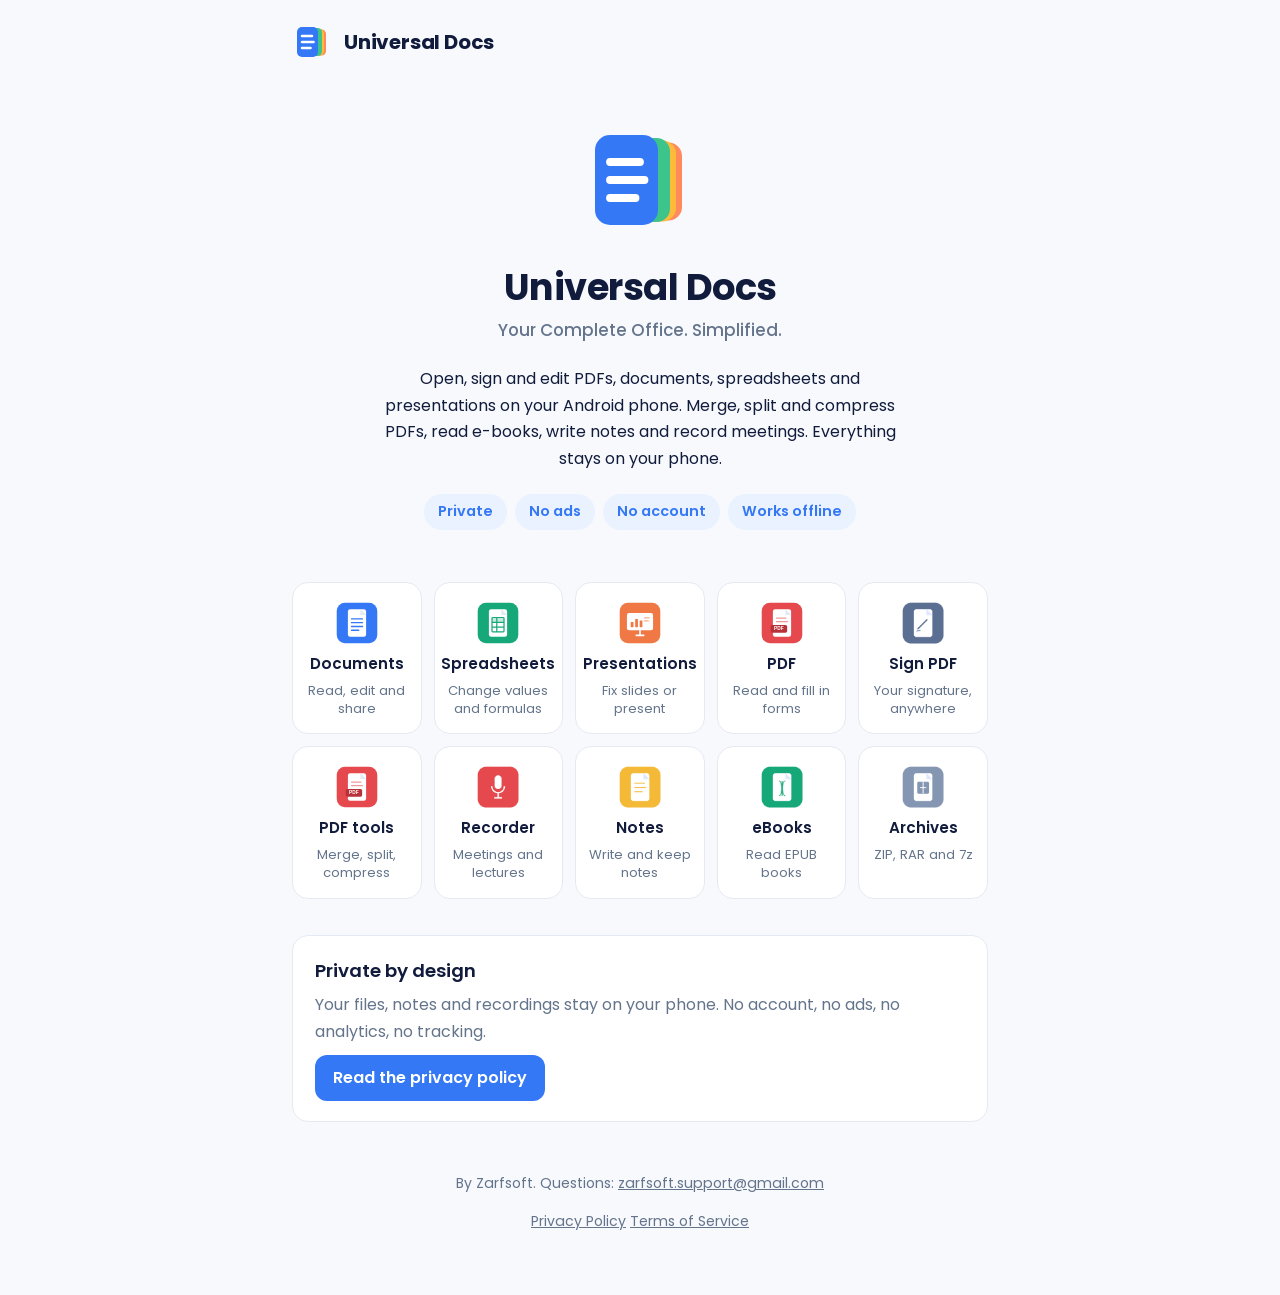
==== commit e3915770: "2.2.0 privacy, terms and home page" ====
--- a/index.html
+++ b/index.html
@@ -1,53 +1,53 @@
-<!DOCTYPE html>
-<html lang="en">
-<head>
-<meta charset="utf-8">
-<meta name="viewport" content="width=device-width, initial-scale=1">
-<title>Universal Docs</title>
-<meta name="description" content="Open, sign and edit PDFs, documents, spreadsheets and presentations on your Android phone. Everything stays on your phone.">
-<link rel="icon" href="assets/logo.svg" type="image/svg+xml">
-<link rel="stylesheet" href="assets/site.css">
-</head>
-<body>
-<div class="wrap">
-  <header class="top">
-    <svg viewBox="0 0 40 40" aria-hidden="true"><rect x="14" y="7.5" width="20" height="26" rx="4.5" fill="#FF8A5B"/><rect x="12" y="6.8" width="20" height="27" rx="4.5" fill="#FDBA3B"/><rect x="10" y="6" width="20" height="28" rx="4.5" fill="#3CC48A"/><rect x="5" y="5" width="21" height="30" rx="5" fill="#3478F6"/><path d="M10 14h10M10 20h11.5M10 26h8.5" stroke="#FFFFFF" stroke-width="2.6" stroke-linecap="round"/></svg>
-    <a class="name" href="./">Universal Docs</a>
-  </header>
-
-  <main>
-    <section class="hero">
-      <svg viewBox="0 0 40 40" aria-hidden="true"><rect x="14" y="7.5" width="20" height="26" rx="4.5" fill="#FF8A5B"/><rect x="12" y="6.8" width="20" height="27" rx="4.5" fill="#FDBA3B"/><rect x="10" y="6" width="20" height="28" rx="4.5" fill="#3CC48A"/><rect x="5" y="5" width="21" height="30" rx="5" fill="#3478F6"/><path d="M10 14h10M10 20h11.5M10 26h8.5" stroke="#FFFFFF" stroke-width="2.6" stroke-linecap="round"/></svg>
-      <h1>Universal Docs</h1>
-      <p class="tag">Your Complete Office. Simplified.</p>
-      <p class="lead">Open, sign and edit PDFs, documents, spreadsheets and presentations on your Android phone. Scan paper, read e-books, write notes and record meetings. Everything stays on your phone.</p>
-      <ul class="pills"><li>Private</li><li>No ads</li><li>No account</li><li>Works offline</li></ul>
-    </section>
-
-    <section class="grid" aria-label="What you can do">
-      <div class="card"><img src="assets/icons/documents.svg" alt=""><b>Documents</b><span>Read, edit and share</span></div>
-      <div class="card"><img src="assets/icons/spreadsheets.svg" alt=""><b>Spreadsheets</b><span>Change values and formulas</span></div>
-      <div class="card"><img src="assets/icons/presentations.svg" alt=""><b>Presentations</b><span>Fix slides or present</span></div>
-      <div class="card"><img src="assets/icons/pdf_file.svg" alt=""><b>PDF</b><span>Read and fill in forms</span></div>
-      <div class="card"><img src="assets/icons/sign_pdf.png" alt=""><b>Sign PDF</b><span>Your signature, anywhere</span></div>
-      <div class="card"><img src="assets/icons/document_scanner.png" alt=""><b>Scanner</b><span>Paper to PDF</span></div>
-      <div class="card"><img src="assets/icons/audio_recorder.png" alt=""><b>Recorder</b><span>Meetings and lectures</span></div>
-      <div class="card"><img src="assets/icons/notepad.png" alt=""><b>Notes</b><span>Write and keep notes</span></div>
-      <div class="card"><img src="assets/icons/ebooks.png" alt=""><b>eBooks</b><span>Read EPUB books</span></div>
-      <div class="card"><img src="assets/icons/archives.png" alt=""><b>Archives</b><span>ZIP, RAR and 7z</span></div>
-    </section>
-
-    <section class="privacy-box">
-      <h2>Private by design</h2>
-      <p>Your files, scans, notes and recordings stay on your phone. No account, no ads, no analytics, no tracking.</p>
-      <a class="btn" href="privacy/">Read the privacy policy</a>
-    </section>
-  </main>
-
-  <footer>
-    <p>By Zarfsoft. Questions: <a href="mailto:zarfsoft.support@gmail.com">zarfsoft.support@gmail.com</a></p>
-    <p><a href="privacy/">Privacy Policy</a> <a href="terms/">Terms of Service</a></p>
-  </footer>
-</div>
-</body>
-</html>
+<!DOCTYPE html>
+<html lang="en">
+<head>
+<meta charset="utf-8">
+<meta name="viewport" content="width=device-width, initial-scale=1">
+<title>Universal Docs</title>
+<meta name="description" content="Open, sign and edit PDFs, documents, spreadsheets and presentations on your Android phone. Everything stays on your phone.">
+<link rel="icon" href="assets/logo.svg" type="image/svg+xml">
+<link rel="stylesheet" href="assets/site.css">
+</head>
+<body>
+<div class="wrap">
+  <header class="top">
+    <svg viewBox="0 0 40 40" aria-hidden="true"><rect x="14" y="7.5" width="20" height="26" rx="4.5" fill="#FF8A5B"/><rect x="12" y="6.8" width="20" height="27" rx="4.5" fill="#FDBA3B"/><rect x="10" y="6" width="20" height="28" rx="4.5" fill="#3CC48A"/><rect x="5" y="5" width="21" height="30" rx="5" fill="#3478F6"/><path d="M10 14h10M10 20h11.5M10 26h8.5" stroke="#FFFFFF" stroke-width="2.6" stroke-linecap="round"/></svg>
+    <a class="name" href="./">Universal Docs</a>
+  </header>
+
+  <main>
+    <section class="hero">
+      <svg viewBox="0 0 40 40" aria-hidden="true"><rect x="14" y="7.5" width="20" height="26" rx="4.5" fill="#FF8A5B"/><rect x="12" y="6.8" width="20" height="27" rx="4.5" fill="#FDBA3B"/><rect x="10" y="6" width="20" height="28" rx="4.5" fill="#3CC48A"/><rect x="5" y="5" width="21" height="30" rx="5" fill="#3478F6"/><path d="M10 14h10M10 20h11.5M10 26h8.5" stroke="#FFFFFF" stroke-width="2.6" stroke-linecap="round"/></svg>
+      <h1>Universal Docs</h1>
+      <p class="tag">Your Complete Office. Simplified.</p>
+      <p class="lead">Open, sign and edit PDFs, documents, spreadsheets and presentations on your Android phone. Merge, split and compress PDFs, read e-books, write notes and record meetings. Everything stays on your phone.</p>
+      <ul class="pills"><li>Private</li><li>No ads</li><li>No account</li><li>Works offline</li></ul>
+    </section>
+
+    <section class="grid" aria-label="What you can do">
+      <div class="card"><img src="assets/icons/documents.svg" alt=""><b>Documents</b><span>Read, edit and share</span></div>
+      <div class="card"><img src="assets/icons/spreadsheets.svg" alt=""><b>Spreadsheets</b><span>Change values and formulas</span></div>
+      <div class="card"><img src="assets/icons/presentations.svg" alt=""><b>Presentations</b><span>Fix slides or present</span></div>
+      <div class="card"><img src="assets/icons/pdf_file.svg" alt=""><b>PDF</b><span>Read and fill in forms</span></div>
+      <div class="card"><img src="assets/icons/sign_pdf.png" alt=""><b>Sign PDF</b><span>Your signature, anywhere</span></div>
+      <div class="card"><img src="assets/icons/pdf_file.svg" alt=""><b>PDF tools</b><span>Merge, split, compress</span></div>
+      <div class="card"><img src="assets/icons/audio_recorder.png" alt=""><b>Recorder</b><span>Meetings and lectures</span></div>
+      <div class="card"><img src="assets/icons/notepad.png" alt=""><b>Notes</b><span>Write and keep notes</span></div>
+      <div class="card"><img src="assets/icons/ebooks.png" alt=""><b>eBooks</b><span>Read EPUB books</span></div>
+      <div class="card"><img src="assets/icons/archives.png" alt=""><b>Archives</b><span>ZIP, RAR and 7z</span></div>
+    </section>
+
+    <section class="privacy-box">
+      <h2>Private by design</h2>
+      <p>Your files, notes and recordings stay on your phone. No account, no ads, no analytics, no tracking.</p>
+      <a class="btn" href="privacy/">Read the privacy policy</a>
+    </section>
+  </main>
+
+  <footer>
+    <p>By Zarfsoft. Questions: <a href="mailto:zarfsoft.support@gmail.com">zarfsoft.support@gmail.com</a></p>
+    <p><a href="privacy/">Privacy Policy</a> <a href="terms/">Terms of Service</a></p>
+  </footer>
+</div>
+</body>
+</html>
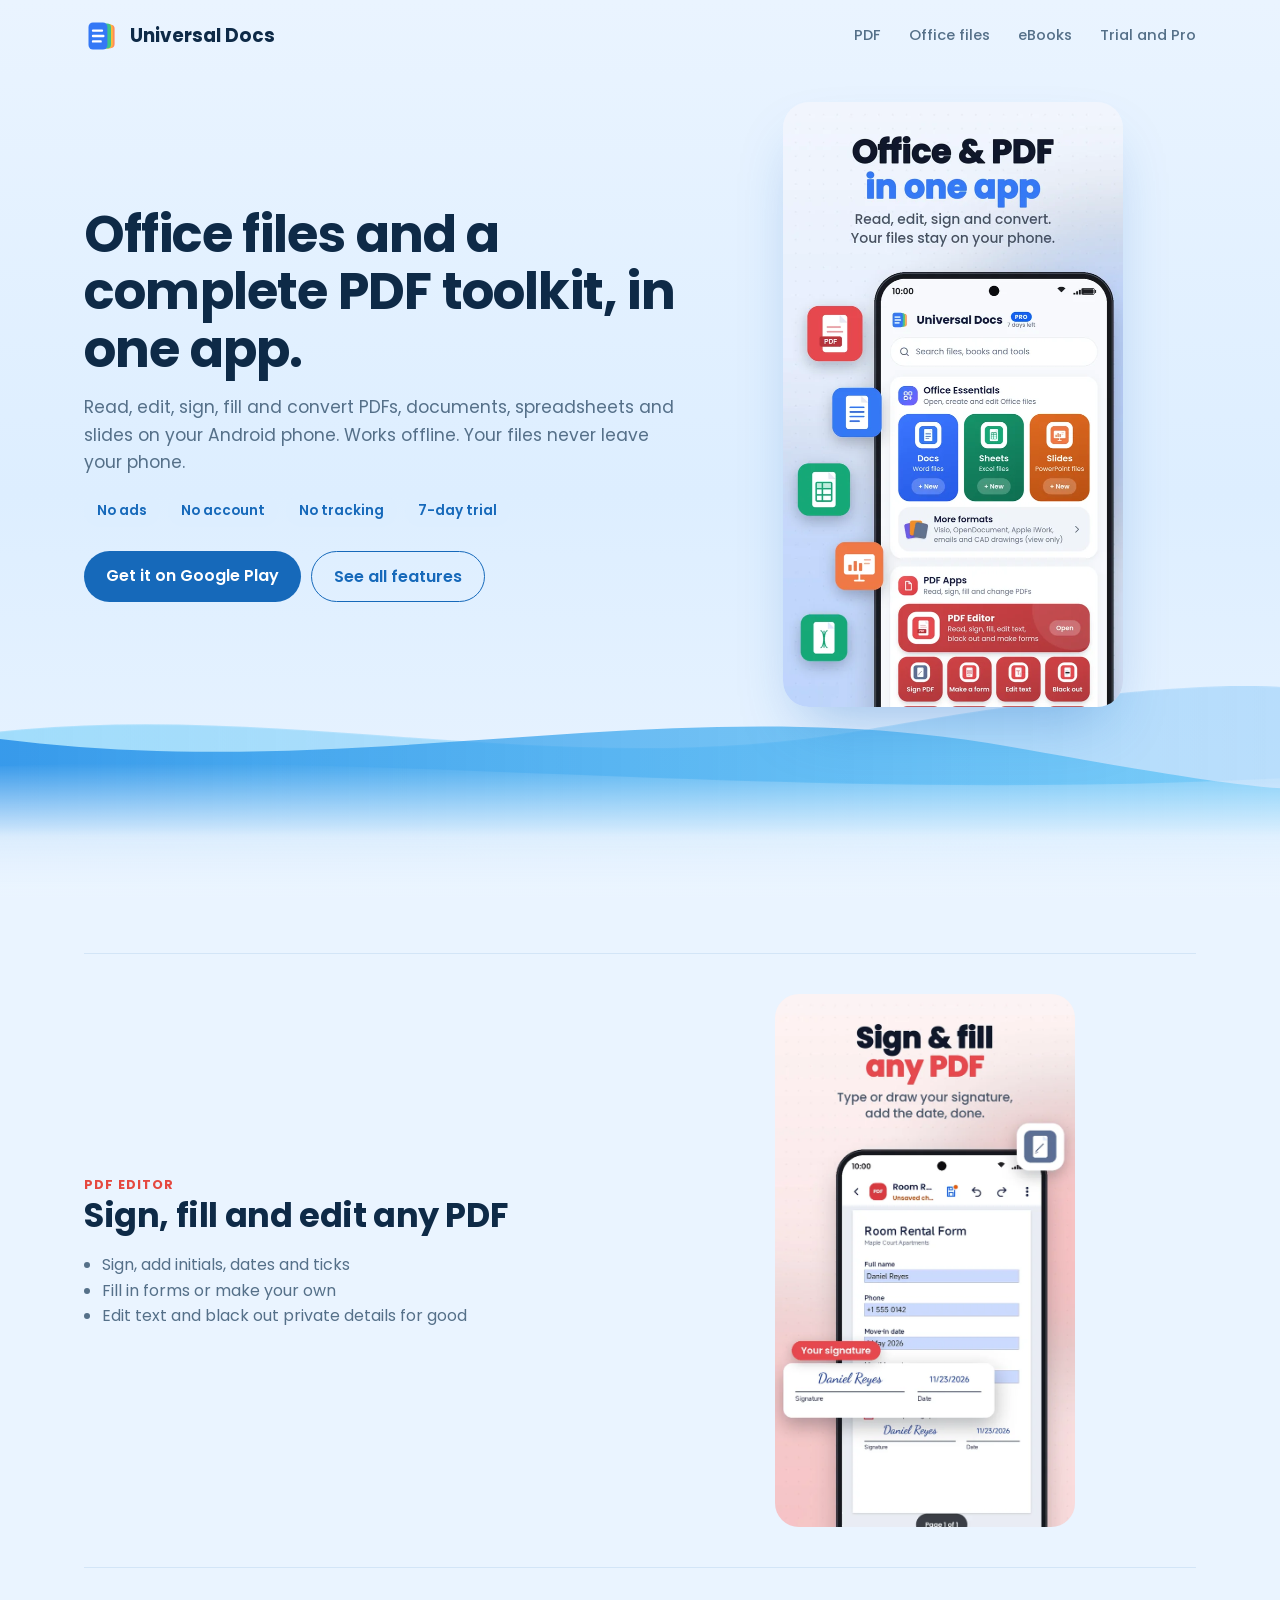
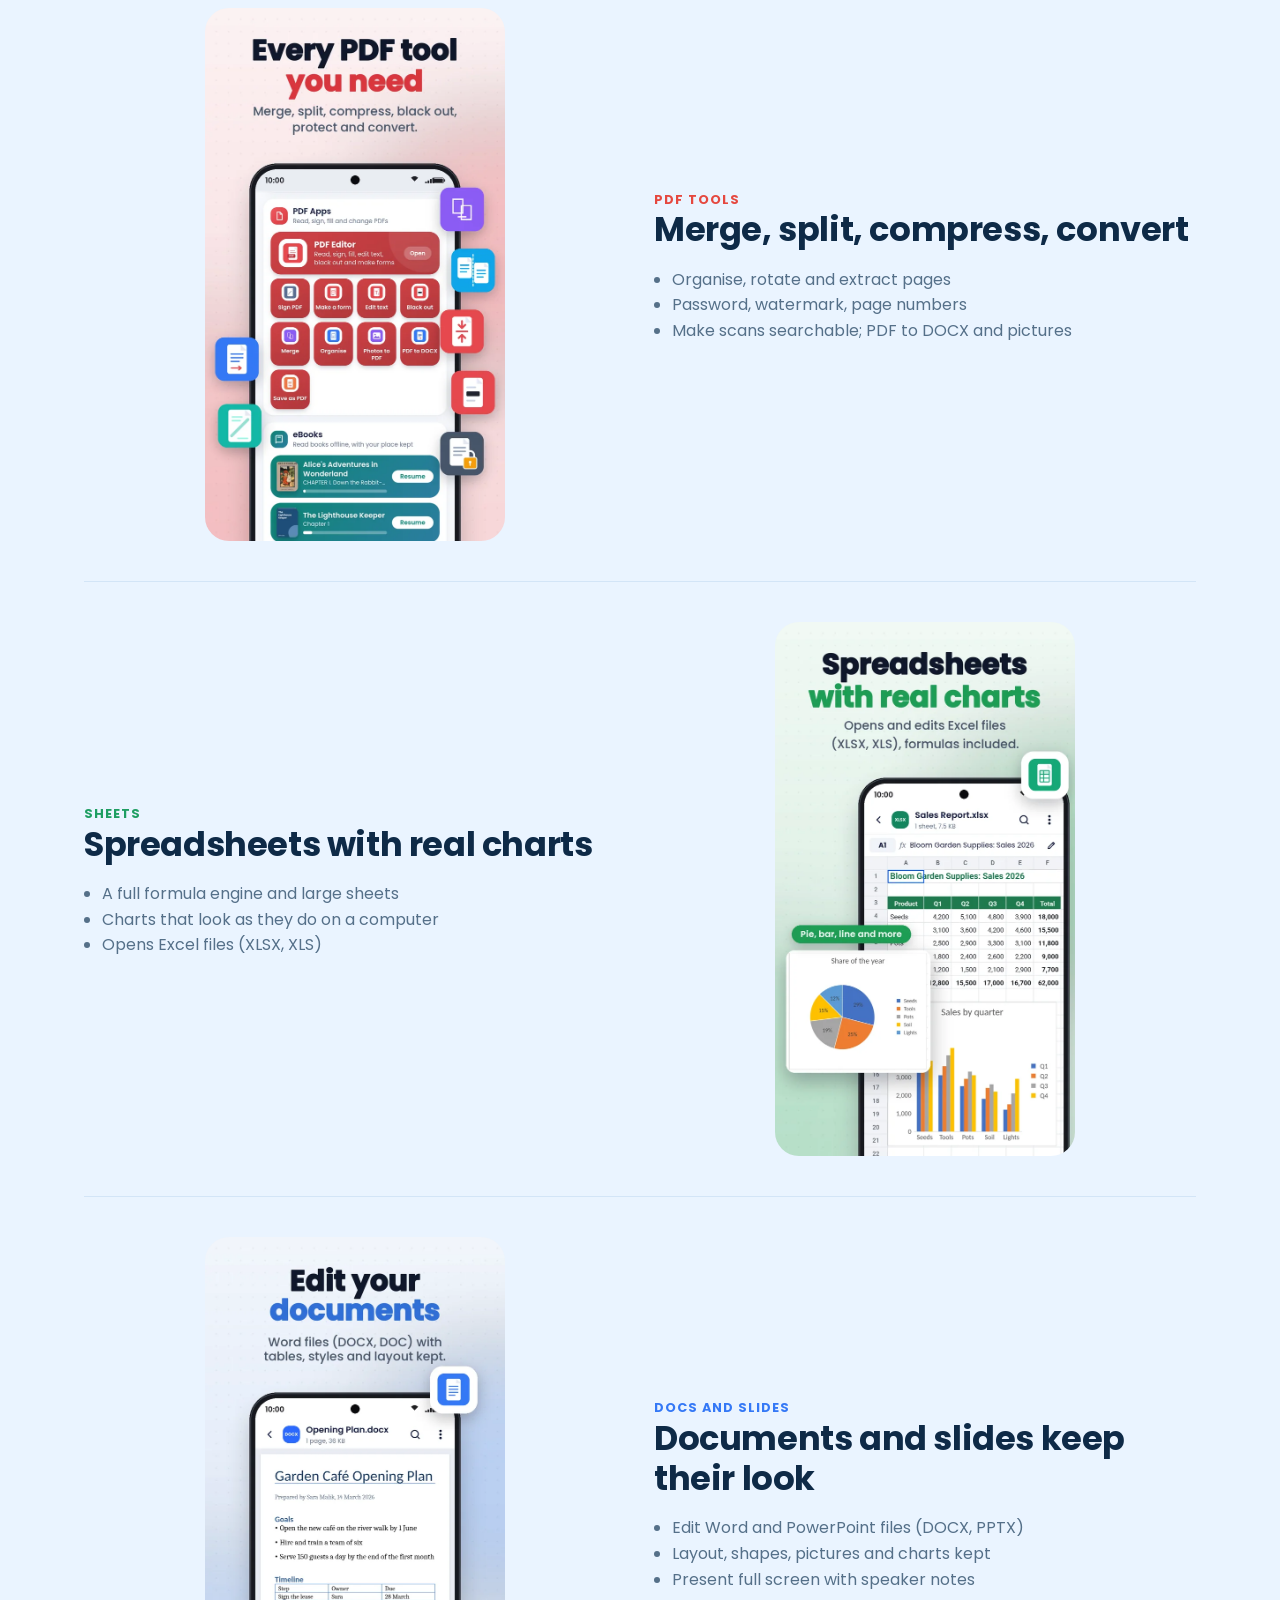
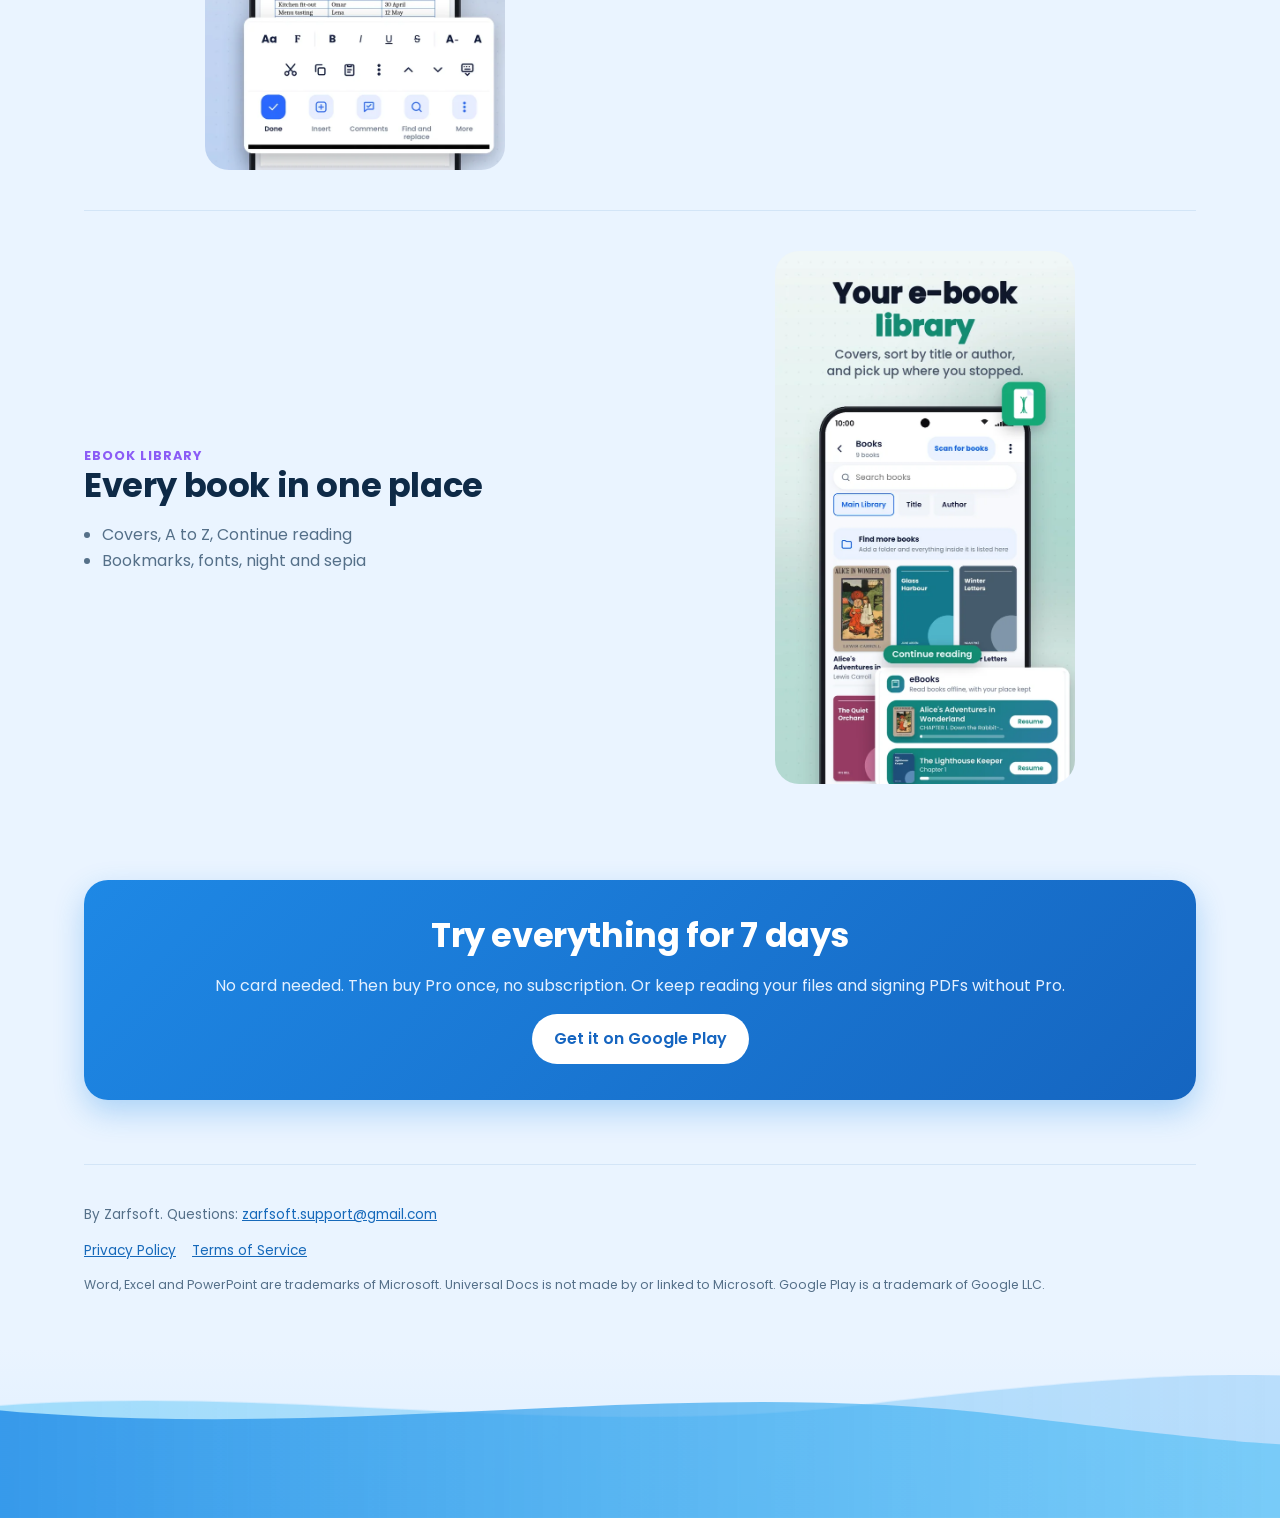
==== commit af310d2a: "New website for 2.2.0." ====
--- a/index.html
+++ b/index.html
@@ -1,53 +1,74 @@
-<!DOCTYPE html>
-<html lang="en">
-<head>
-<meta charset="utf-8">
-<meta name="viewport" content="width=device-width, initial-scale=1">
-<title>Universal Docs</title>
-<meta name="description" content="Open, sign and edit PDFs, documents, spreadsheets and presentations on your Android phone. Everything stays on your phone.">
-<link rel="icon" href="assets/logo.svg" type="image/svg+xml">
-<link rel="stylesheet" href="assets/site.css">
-</head>
-<body>
-<div class="wrap">
-  <header class="top">
-    <svg viewBox="0 0 40 40" aria-hidden="true"><rect x="14" y="7.5" width="20" height="26" rx="4.5" fill="#FF8A5B"/><rect x="12" y="6.8" width="20" height="27" rx="4.5" fill="#FDBA3B"/><rect x="10" y="6" width="20" height="28" rx="4.5" fill="#3CC48A"/><rect x="5" y="5" width="21" height="30" rx="5" fill="#3478F6"/><path d="M10 14h10M10 20h11.5M10 26h8.5" stroke="#FFFFFF" stroke-width="2.6" stroke-linecap="round"/></svg>
-    <a class="name" href="./">Universal Docs</a>
-  </header>
-
-  <main>
-    <section class="hero">
-      <svg viewBox="0 0 40 40" aria-hidden="true"><rect x="14" y="7.5" width="20" height="26" rx="4.5" fill="#FF8A5B"/><rect x="12" y="6.8" width="20" height="27" rx="4.5" fill="#FDBA3B"/><rect x="10" y="6" width="20" height="28" rx="4.5" fill="#3CC48A"/><rect x="5" y="5" width="21" height="30" rx="5" fill="#3478F6"/><path d="M10 14h10M10 20h11.5M10 26h8.5" stroke="#FFFFFF" stroke-width="2.6" stroke-linecap="round"/></svg>
-      <h1>Universal Docs</h1>
-      <p class="tag">Your Complete Office. Simplified.</p>
-      <p class="lead">Open, sign and edit PDFs, documents, spreadsheets and presentations on your Android phone. Merge, split and compress PDFs, read e-books, write notes and record meetings. Everything stays on your phone.</p>
-      <ul class="pills"><li>Private</li><li>No ads</li><li>No account</li><li>Works offline</li></ul>
-    </section>
-
-    <section class="grid" aria-label="What you can do">
-      <div class="card"><img src="assets/icons/documents.svg" alt=""><b>Documents</b><span>Read, edit and share</span></div>
-      <div class="card"><img src="assets/icons/spreadsheets.svg" alt=""><b>Spreadsheets</b><span>Change values and formulas</span></div>
-      <div class="card"><img src="assets/icons/presentations.svg" alt=""><b>Presentations</b><span>Fix slides or present</span></div>
-      <div class="card"><img src="assets/icons/pdf_file.svg" alt=""><b>PDF</b><span>Read and fill in forms</span></div>
-      <div class="card"><img src="assets/icons/sign_pdf.png" alt=""><b>Sign PDF</b><span>Your signature, anywhere</span></div>
-      <div class="card"><img src="assets/icons/pdf_file.svg" alt=""><b>PDF tools</b><span>Merge, split, compress</span></div>
-      <div class="card"><img src="assets/icons/audio_recorder.png" alt=""><b>Recorder</b><span>Meetings and lectures</span></div>
-      <div class="card"><img src="assets/icons/notepad.png" alt=""><b>Notes</b><span>Write and keep notes</span></div>
-      <div class="card"><img src="assets/icons/ebooks.png" alt=""><b>eBooks</b><span>Read EPUB books</span></div>
-      <div class="card"><img src="assets/icons/archives.png" alt=""><b>Archives</b><span>ZIP, RAR and 7z</span></div>
-    </section>
-
-    <section class="privacy-box">
-      <h2>Private by design</h2>
-      <p>Your files, notes and recordings stay on your phone. No account, no ads, no analytics, no tracking.</p>
-      <a class="btn" href="privacy/">Read the privacy policy</a>
-    </section>
-  </main>
-
-  <footer>
-    <p>By Zarfsoft. Questions: <a href="mailto:zarfsoft.support@gmail.com">zarfsoft.support@gmail.com</a></p>
-    <p><a href="privacy/">Privacy Policy</a> <a href="terms/">Terms of Service</a></p>
-  </footer>
-</div>
-</body>
-</html>
+<!DOCTYPE html>
+<html lang="en">
+<head>
+<meta charset="utf-8">
+<meta name="viewport" content="width=device-width, initial-scale=1">
+<title>Universal Docs</title>
+<meta name="description" content="Office files and a complete PDF toolkit in one Android app. Read, edit, sign, fill and convert PDFs, documents, spreadsheets and slides. Works offline; your files stay on your phone.">
+<meta name="theme-color" content="#EAF4FF">
+<link rel="icon" href="assets/logo.svg" type="image/svg+xml">
+<link rel="stylesheet" href="assets/home.css">
+</head>
+<body>
+<svg width="0" height="0" style="position:absolute" aria-hidden="true"><defs>
+<linearGradient id="spW1" x1="0" y1="0" x2="1" y2="0"><stop offset="0" class="sp-w1a" stop-opacity=".85"/><stop offset="1" class="sp-w1b" stop-opacity=".55"/></linearGradient>
+<linearGradient id="spW2" x1="0" y1="0" x2="1" y2="0"><stop offset="0" class="sp-w2a" stop-opacity=".7"/><stop offset="1" class="sp-w2b" stop-opacity=".5"/></linearGradient>
+<linearGradient id="spW3" x1="0" y1="0" x2="0" y2="1"><stop offset="0" class="sp-fade" stop-opacity="0"/><stop offset=".55" class="sp-fade" stop-opacity=".9"/><stop offset="1" class="sp-fade" stop-opacity="1"/></linearGradient>
+</defs></svg>
+<div class="splash">
+<svg class="waves" viewBox="0 0 400 300" preserveAspectRatio="none" aria-hidden="true">
+<path class="w-back" d="M0 120 C 90 40, 170 170, 260 100 S 380 40, 400 70 L400 300 L0 300 Z" fill="url(#spW2)"/>
+<path class="w-front" d="M0 90 C 110 190, 200 40, 300 120 S 380 170, 400 130 L400 300 L0 300 Z" fill="url(#spW1)"/>
+<path class="w-fade" d="M0 150 C 120 110, 240 200, 400 150 L400 300 L0 300 Z" fill="url(#spW3)"/>
+</svg>
+<div class="wrap">
+<header class="nav">
+<svg viewBox="0 0 40 40"><rect x="14" y="7.5" width="20" height="26" rx="4.5" fill="#FF8A5B"/><rect x="12" y="6.8" width="20" height="27" rx="4.5" fill="#FDBA3B"/><rect x="10" y="6" width="20" height="28" rx="4.5" fill="#3CC48A"/><rect x="5" y="5" width="21" height="30" rx="5" fill="#3478F6"/><path d="M10 14h10M10 20h11.5M10 26h8.5" stroke="#FFF" stroke-width="2.6" stroke-linecap="round"/></svg>
+<a class="name" href="./">Universal Docs</a><a class="l" href="#pdf">PDF</a><a class="l" href="#office">Office files</a><a class="l" href="#ebooks">eBooks</a><a class="l" href="#trial">Trial and Pro</a>
+</header>
+
+<section class="hero">
+<div><h1>Office files and a complete PDF toolkit, in one app.</h1>
+<p class="lead muted">Read, edit, sign, fill and convert PDFs, documents, spreadsheets and slides on your Android phone. Works offline. Your files never leave your phone.</p>
+<ul class="pills"><li>No ads</li><li>No account</li><li>No tracking</li><li>7-day trial</li></ul>
+<div class="cta"><a class="btn" href="https://play.google.com/store/apps/details?id=com.universaldocs.viewer">Get it on Google Play</a><a class="btn ghost" href="#features">See all features</a></div></div>
+<img src="assets/shots/01_office_pdf_one_app.webp" alt="Universal Docs Home screen with Docs, Sheets, Slides and PDF apps" width="680" height="1209">
+</section>
+</div></div>
+
+<div class="wrap">
+<section id="features">
+<div class="row" id="pdf"><div><div class="kicker" style="color:var(--pdf)">PDF Editor</div><h2>Sign, fill and edit any PDF</h2>
+<ul><li>Sign, add initials, dates and ticks</li><li>Fill in forms or make your own</li><li>Edit text and black out private details for good</li></ul></div>
+<img src="assets/shots/02_sign_fill_pdf.webp" alt="Signing and filling in a PDF form" width="680" height="1209" loading="lazy"></div>
+
+<div class="row flip"><div><div class="kicker" style="color:var(--pdf)">PDF tools</div><h2>Merge, split, compress, convert</h2>
+<ul><li>Organise, rotate and extract pages</li><li>Password, watermark, page numbers</li><li>Make scans searchable; PDF to DOCX and pictures</li></ul></div>
+<img src="assets/shots/03_pdf_tools.webp" alt="PDF tools: merge, split, compress and more" width="680" height="1209" loading="lazy"></div>
+
+<div class="row"><div><div class="kicker" style="color:var(--sheets)">Sheets</div><h2>Spreadsheets with real charts</h2>
+<ul><li>A full formula engine and large sheets</li><li>Charts that look as they do on a computer</li><li>Opens Excel files (XLSX, XLS)</li></ul></div>
+<img src="assets/shots/04_excel_charts.webp" alt="A spreadsheet with a pie chart and a bar chart" width="680" height="1209" loading="lazy"></div>
+
+<div class="row flip" id="office"><div><div class="kicker" style="color:var(--docs)">Docs and Slides</div><h2>Documents and slides keep their look</h2>
+<ul><li>Edit Word and PowerPoint files (DOCX, PPTX)</li><li>Layout, shapes, pictures and charts kept</li><li>Present full screen with speaker notes</li></ul></div>
+<img src="assets/shots/05_word_edit.webp" alt="Editing a document" width="680" height="1209" loading="lazy"></div>
+
+<div class="row" id="ebooks"><div><div class="kicker" style="color:var(--books)">eBook Library</div><h2>Every book in one place</h2>
+<ul><li>Covers, A to Z, Continue reading</li><li>Bookmarks, fonts, night and sepia</li></ul></div>
+<img src="assets/shots/07_ebook_library.webp" alt="The e-book Library with covers" width="680" height="1209" loading="lazy"></div>
+</section>
+
+<section id="trial"><div class="band"><h2>Try everything for 7 days</h2>
+<p class="muted">No card needed. Then buy Pro once, no subscription. Or keep reading your files and signing PDFs without Pro.</p>
+<a class="btn" href="https://play.google.com/store/apps/details?id=com.universaldocs.viewer">Get it on Google Play</a></div></section>
+
+<footer><p>By Zarfsoft. Questions: <a href="mailto:zarfsoft.support@gmail.com">zarfsoft.support@gmail.com</a></p><p><a href="privacy/">Privacy Policy</a><a href="terms/">Terms of Service</a></p>
+<p class="tm">Word, Excel and PowerPoint are trademarks of Microsoft. Universal Docs is not made by or linked to Microsoft. Google Play is a trademark of Google LLC.</p></footer>
+</div>
+<div class="splash end" style="padding-bottom:0;height:170px;background:linear-gradient(180deg,var(--bg),var(--sp-glow))">
+<svg class="waves" viewBox="0 0 400 300" preserveAspectRatio="none" aria-hidden="true" style="height:170px">
+<path class="w-back" d="M0 120 C 90 40, 170 170, 260 100 S 380 40, 400 70 L400 300 L0 300 Z" fill="url(#spW2)"/>
+<path class="w-front" d="M0 90 C 110 190, 200 40, 300 120 S 380 170, 400 130 L400 300 L0 300 Z" fill="url(#spW1)"/>
+</svg></div>
+</body></html>
--- a/assets/home.css
+++ b/assets/home.css
@@ -0,0 +1,75 @@
+/* Universal Docs website home page (2.2.0, 23 Nov 2026): the app's Light blue theme, Poppins, splash waves. Fonts are served from this site; nothing loads from other servers. */
+@font-face { font-family: 'Poppins'; src: url('fonts/Poppins-Regular.woff2') format('woff2'); font-display: swap; font-weight: 400; }
+@font-face { font-family: 'Poppins'; src: url('fonts/Poppins-Medium.woff2') format('woff2'); font-display: swap; font-weight: 500; }
+@font-face { font-family: 'Poppins'; src: url('fonts/Poppins-SemiBold.woff2') format('woff2'); font-display: swap; font-weight: 600; }
+@font-face { font-family: 'Poppins'; src: url('fonts/Poppins-Bold.woff2') format('woff2'); font-display: swap; font-weight: 700; }
+:root {
+  /* the app's Light blue theme (app.css html[data-theme="lightblue"]) */
+  --bg: #EAF4FF; --surface: #FFFFFF; --surface-2: #DCEBFB; --line: #D3E5F7; --text: #0E2A47; --text-2: #557089;
+  --accent: #1669BA; --accent-soft: #DDEEFF; --navy: #1565C0;
+  --hero: linear-gradient(135deg, #1E88E5, #1565C0); --hero-glow: rgba(30, 136, 229, .3);
+  --shadow: 0 1px 2px rgba(14, 42, 71, .05), 0 4px 16px rgba(30, 136, 229, .10);
+  --pdf: #E5483F; --docs: #3478F6; --sheets: #1E9E62; --slides: #F07A2E; --books: #8B5CF6;
+  color-scheme: light;
+}
+* { box-sizing: border-box; }
+body { margin: 0; background: var(--bg); color: var(--text); font: 16px/1.6 'Poppins', system-ui, sans-serif; }
+a { color: var(--accent); }
+img { max-width: 100%; height: auto; display: block; }
+.wrap { max-width: 72rem; margin: 0 auto; padding: 0 20px; }
+.nav { display: flex; align-items: center; gap: 10px; padding: 18px 0; }
+.nav svg { width: 36px; height: 36px; }
+.nav .name { font-weight: 700; font-size: 1.15rem; color: var(--text); text-decoration: none; margin-right: auto; }
+.nav a.l { color: var(--text-2); text-decoration: none; font-weight: 500; font-size: .92rem; margin-left: 18px; }
+@media (max-width: 640px) { .nav a.l { display: none; } }
+.btn { display: inline-block; padding: 12px 22px; border-radius: 999px; background: var(--accent); color: #fff; font-weight: 600; text-decoration: none; }
+.btn.ghost { background: transparent; color: var(--accent); border: 1.5px solid var(--accent); }
+h1 { font-size: clamp(2rem, 5vw, 3.2rem); line-height: 1.12; letter-spacing: -.8px; margin: 0; font-weight: 700; }
+h2 { font-size: clamp(1.5rem, 3vw, 2.1rem); line-height: 1.2; letter-spacing: -.4px; margin: 0 0 10px; font-weight: 700; }
+h3 { margin: 0 0 4px; font-size: 1.05rem; font-weight: 600; }
+.muted { color: var(--text-2); }
+.pills { display: flex; flex-wrap: wrap; gap: 8px; padding: 0; margin: 18px 0 0; list-style: none; }
+.pills li { padding: 5px 13px; border-radius: 999px; background: var(--accent-soft); color: var(--accent); font-weight: 600; font-size: .85rem; }
+section { padding: 56px 0 0; }
+.card { background: var(--surface); border: 1px solid var(--line); border-radius: 18px; padding: 20px; box-shadow: var(--shadow); }
+.steps { display: grid; gap: 14px; grid-template-columns: repeat(auto-fit, minmax(220px, 1fr)); }
+.steps .n { width: 32px; height: 32px; border-radius: 50%; background: var(--accent); color: #fff; display: grid; place-items: center; font-weight: 700; margin-bottom: 10px; }
+.shots { display: flex; gap: 14px; overflow-x: auto; padding-bottom: 10px; scroll-snap-type: x mandatory; }
+.shots img { width: 220px; flex: none; border-radius: 18px; scroll-snap-align: start; border: 1px solid var(--line); }
+details { background: var(--surface); border: 1px solid var(--line); border-radius: 14px; padding: 14px 18px; margin-top: 10px; }
+summary { font-weight: 600; cursor: pointer; }
+footer { margin: 64px 0 0; padding: 26px 0 40px; border-top: 1px solid var(--line); color: var(--text-2); font-size: .85rem; }
+footer a { margin-right: 16px; }
+.tm { font-size: .78rem; margin-top: 10px; }
+
+.hero { display: grid; gap: 32px; align-items: center; padding: 30px 0 0; }
+@media (min-width: 860px) { .hero { grid-template-columns: 1.1fr .9fr; } }
+.hero .lead { margin: 16px 0 0; font-size: 1.08rem; }
+.hero .cta { margin-top: 24px; display: flex; gap: 10px; flex-wrap: wrap; }
+.hero img { width: min(340px, 80%); margin: 0 auto; border-radius: 26px; box-shadow: 0 30px 60px -20px rgba(21,101,192,.35); }
+.row { display: grid; gap: 28px; align-items: center; padding: 40px 0; border-top: 1px solid var(--line); }
+@media (min-width: 860px) { .row { grid-template-columns: 1fr 1fr; } .row.flip > :first-child { order: 2; } }
+.row img { width: min(300px, 75%); margin: 0 auto; border-radius: 24px; }
+.kicker { font-weight: 700; font-size: .8rem; letter-spacing: 1px; text-transform: uppercase; }
+.row ul { padding-left: 18px; color: var(--text-2); }
+.band { background: var(--hero); color: #FFFFFF; box-shadow: 0 12px 30px var(--hero-glow); border-radius: 24px; padding: 36px 28px; text-align: center; }
+.band .muted { color: #E3F0FF; } .band .btn { background: #fff; color: #1565C0; }
+/* Splash background (app splash.css, Light blue theme): soft glow gradient plus the three splash waves */
+:root { --sp-glow: #DDEEFF; --sp-w1a: #1E88E5; --sp-w1b: #4FC3F7; --sp-w2a: #81D4FA; --sp-w2b: #90CAF9; }
+.splash { position: relative; overflow: hidden; background: linear-gradient(180deg, var(--bg) 0%, var(--sp-glow) 55%, var(--bg) 100%); padding-bottom: 190px; }
+.splash .wrap { position: relative; z-index: 2; }
+.splash::after { content: ''; position: absolute; left: 0; right: 0; bottom: 0; height: 70px; z-index: 1; background: linear-gradient(180deg, rgba(234,244,255,0), var(--bg)); pointer-events: none; }
+.splash.end::after { display: none; }
+.waves { position: absolute; left: -8%; width: 116%; bottom: 0; height: 250px; z-index: 1; pointer-events: none; }
+.waves.foot { position: relative; left: -8%; height: 160px; margin-top: 40px; display: block; }
+.waves path { transform-box: fill-box; transform-origin: 50% 100%; will-change: transform; }
+.w-back { animation: swayA 26s ease-in-out infinite alternate; }
+.w-front { animation: swayB 19s ease-in-out infinite alternate; }
+.w-fade { animation: swayC 32s ease-in-out infinite alternate; }
+@keyframes swayA { from { transform: translateX(-3%) scaleY(1); } to { transform: translateX(3%) scaleY(1.08); } }
+@keyframes swayB { from { transform: translateX(2.5%) scaleY(1.06); } to { transform: translateX(-2.5%) scaleY(.95); } }
+@keyframes swayC { from { transform: translateX(-1.5%); } to { transform: translateX(1.5%); } }
+@media (prefers-reduced-motion: reduce) { .waves path { animation: none; } }
+.sp-w1a { stop-color: var(--sp-w1a); } .sp-w1b { stop-color: var(--sp-w1b); } .sp-w2a { stop-color: var(--sp-w2a); } .sp-w2b { stop-color: var(--sp-w2b); } .sp-fade { stop-color: var(--bg); }
+footer { margin-top: 64px; }
+@media (max-width: 860px) { .splash { padding-bottom: 120px; } .waves { height: 170px; } section { padding-top: 40px; } }
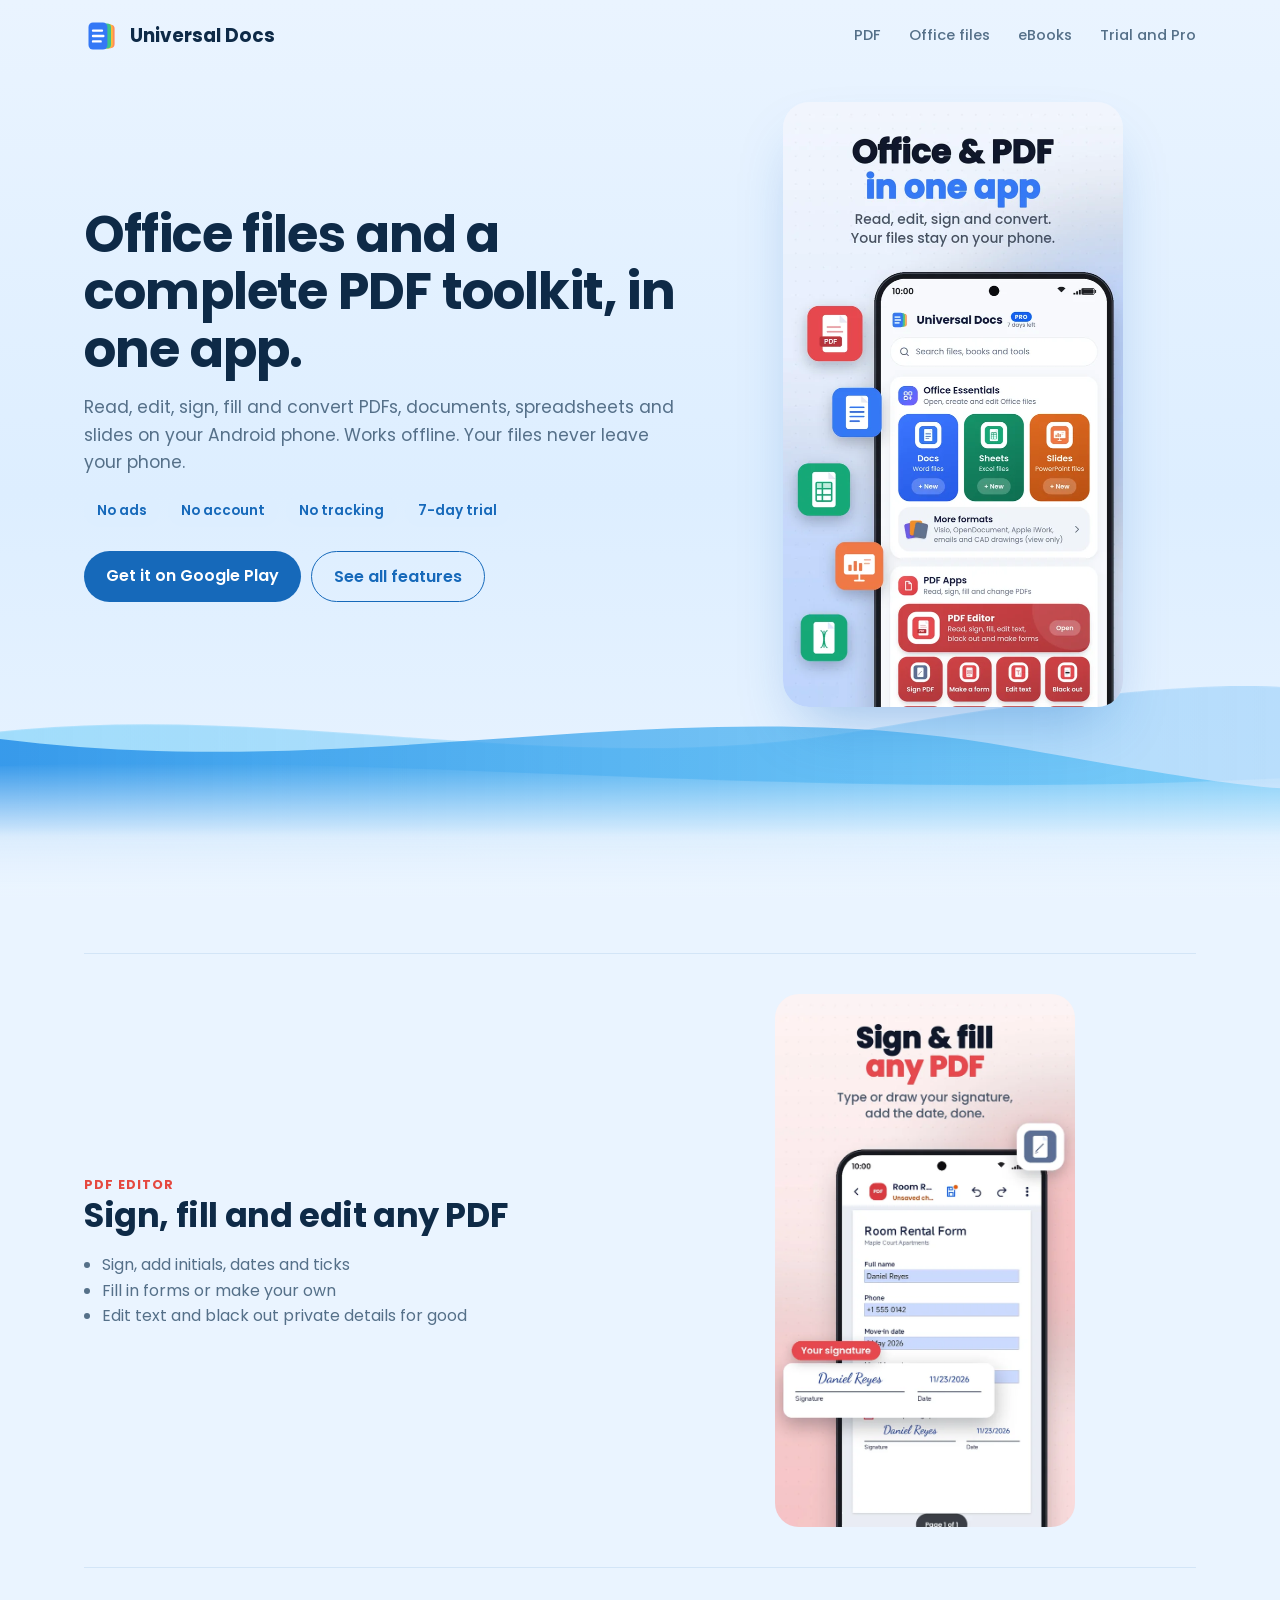
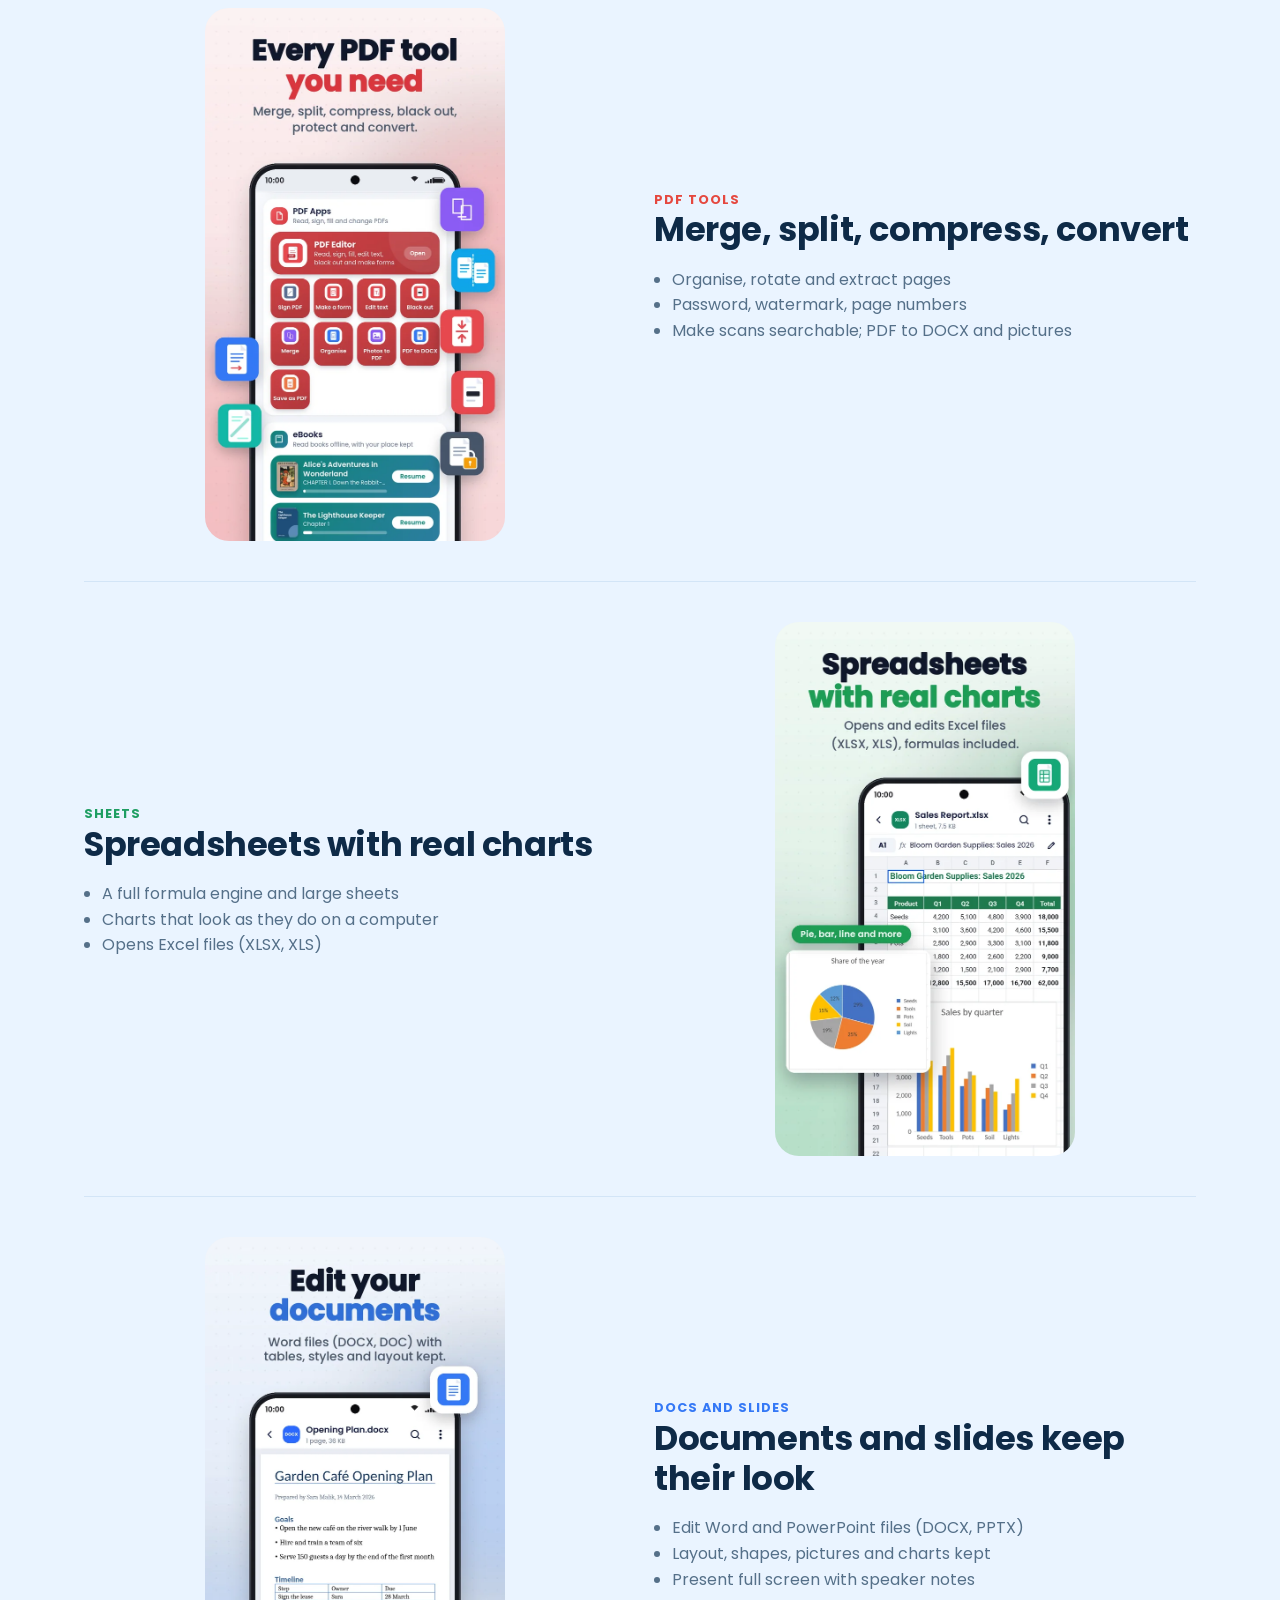
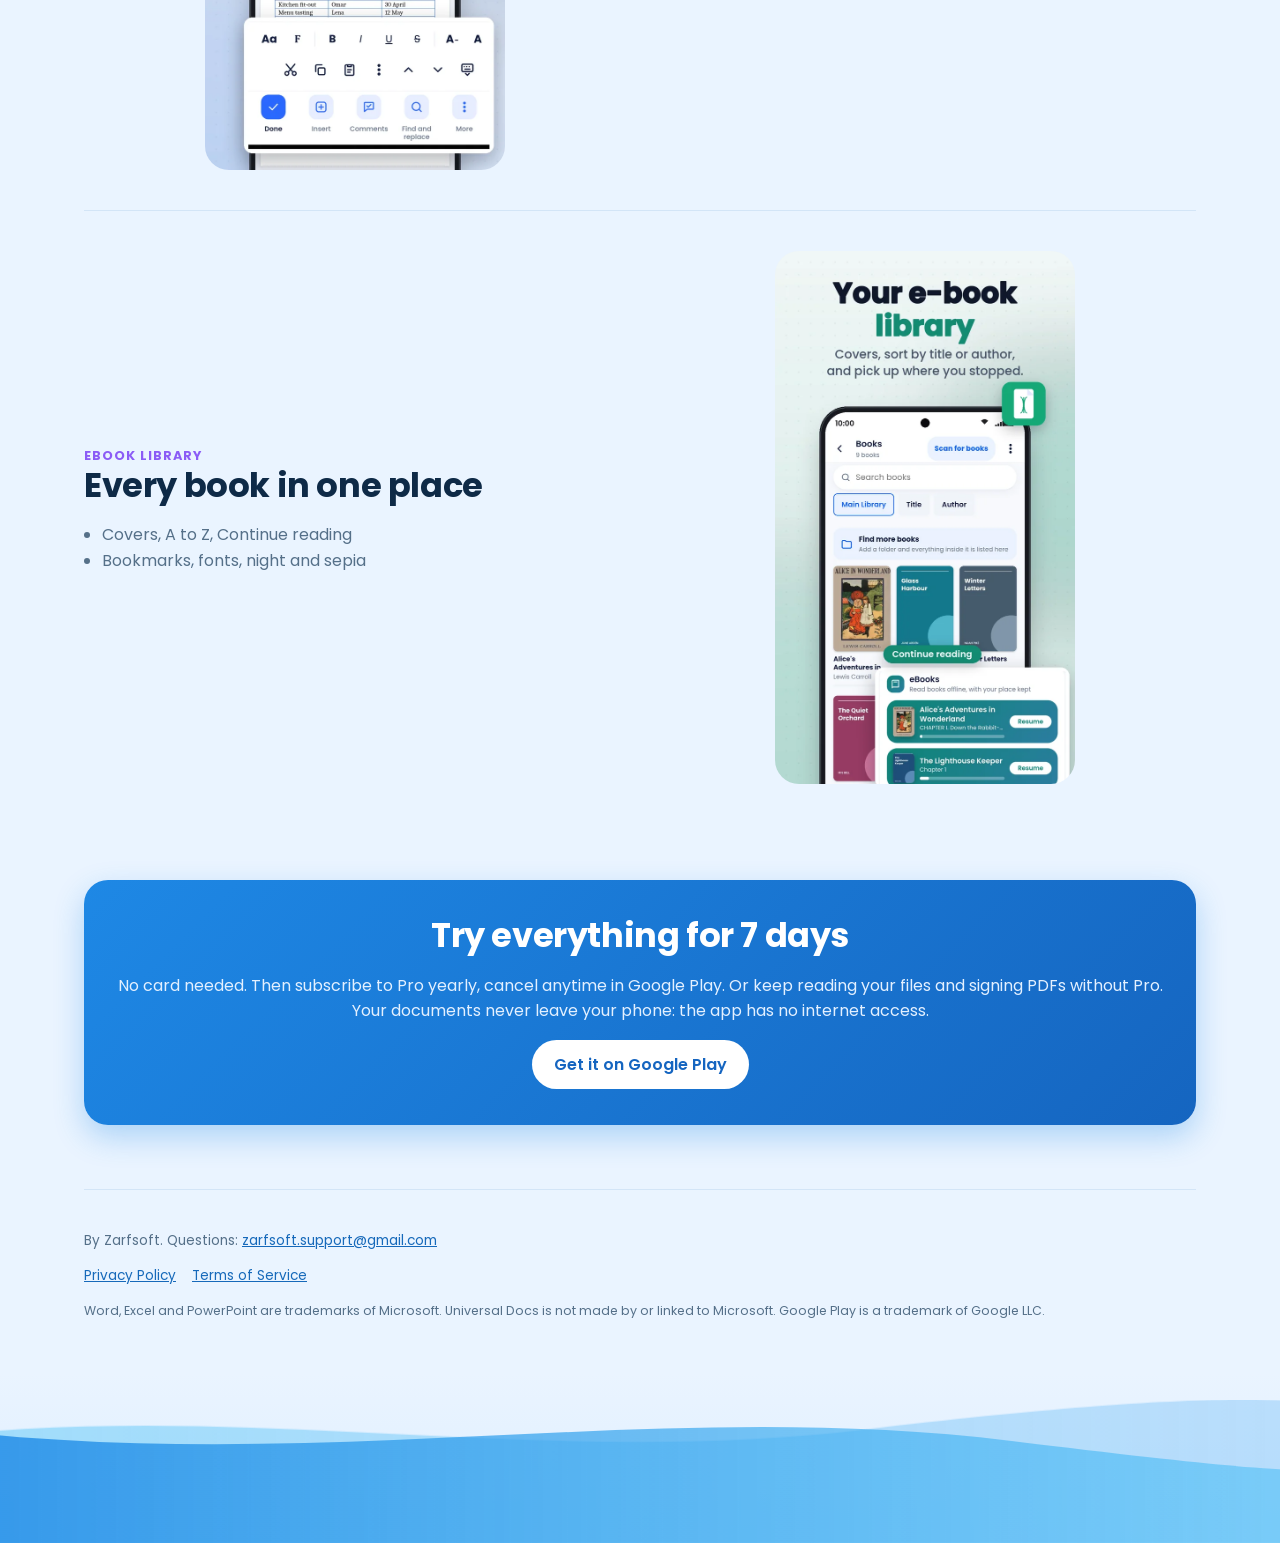
==== commit 78002da6: "Add files via upload" ====
--- a/index.html
+++ b/index.html
@@ -60,7 +60,7 @@
 </section>
 
 <section id="trial"><div class="band"><h2>Try everything for 7 days</h2>
-<p class="muted">No card needed. Then buy Pro once, no subscription. Or keep reading your files and signing PDFs without Pro.</p>
+<p class="muted">No card needed. Then subscribe to Pro yearly, cancel anytime in Google Play. Or keep reading your files and signing PDFs without Pro. Your documents never leave your phone: the app has no internet access.</p>
 <a class="btn" href="https://play.google.com/store/apps/details?id=com.universaldocs.viewer">Get it on Google Play</a></div></section>
 
 <footer><p>By Zarfsoft. Questions: <a href="mailto:zarfsoft.support@gmail.com">zarfsoft.support@gmail.com</a></p><p><a href="privacy/">Privacy Policy</a><a href="terms/">Terms of Service</a></p>
